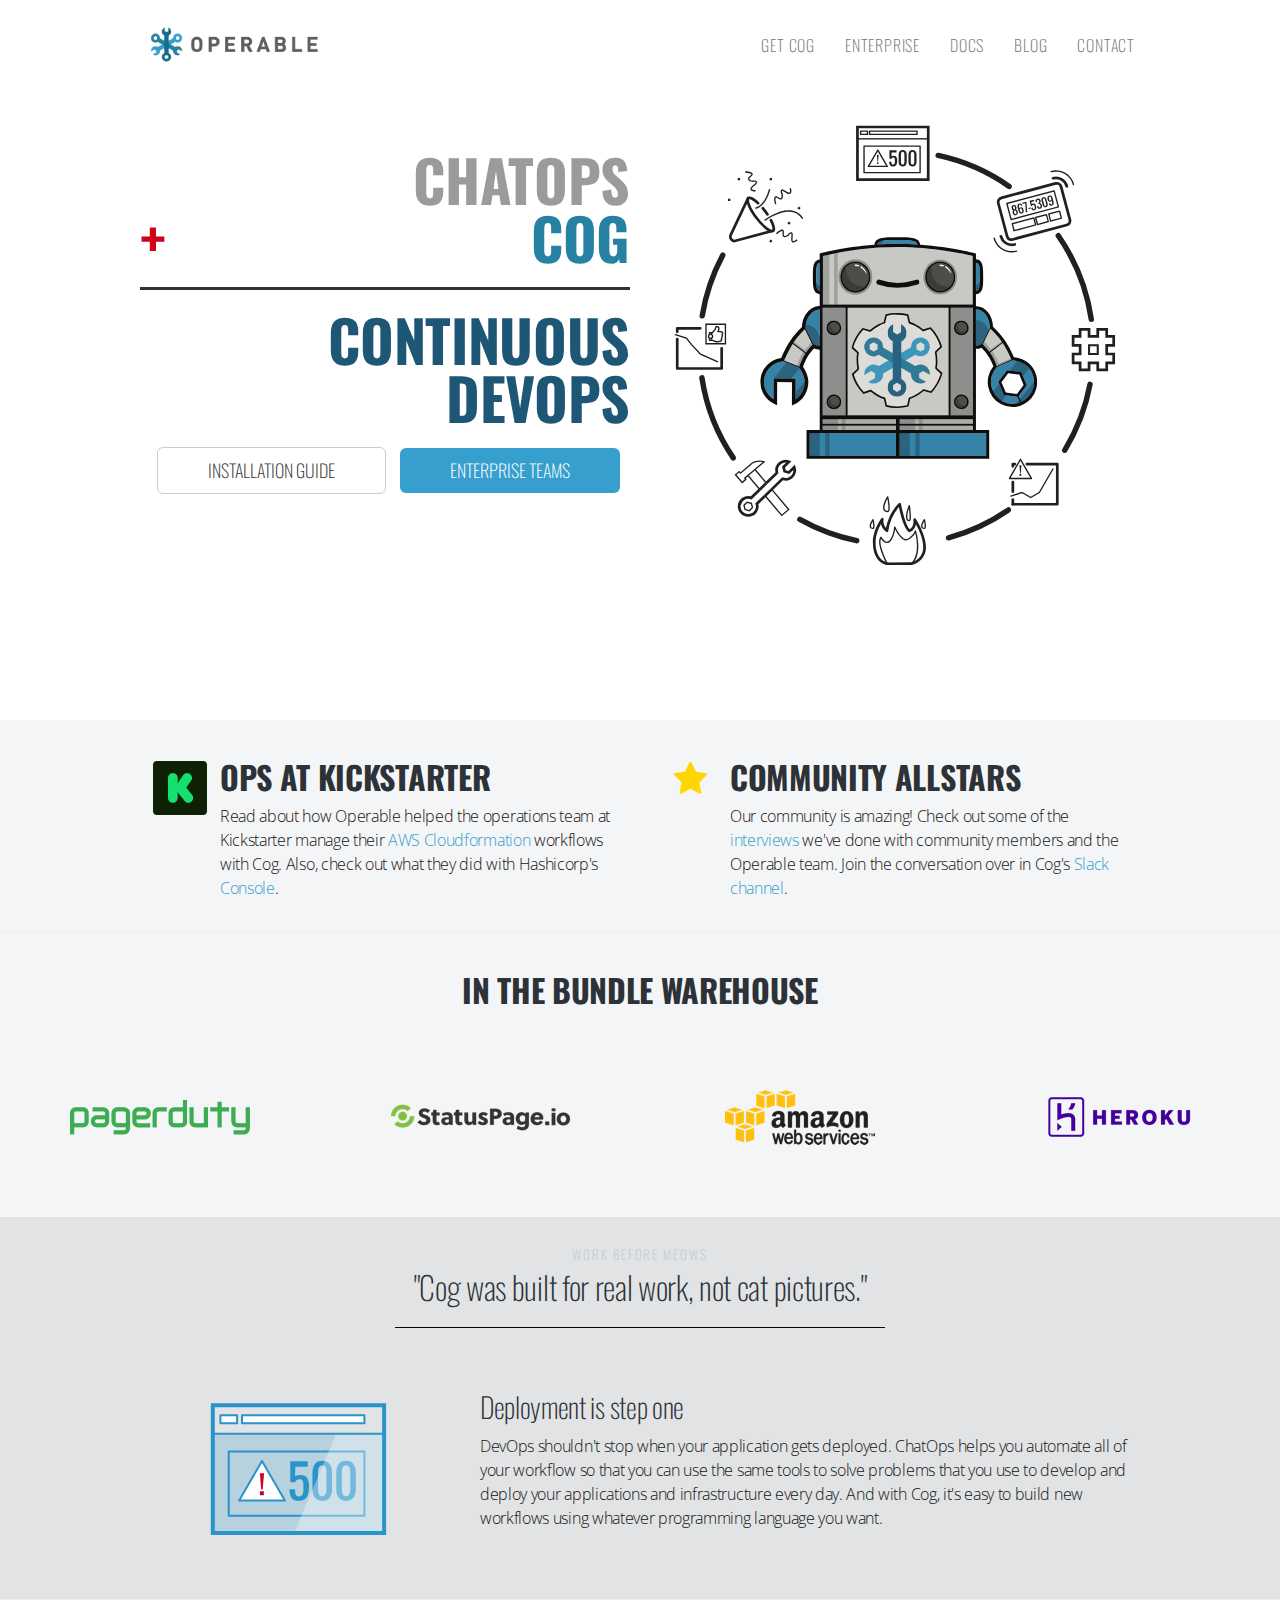
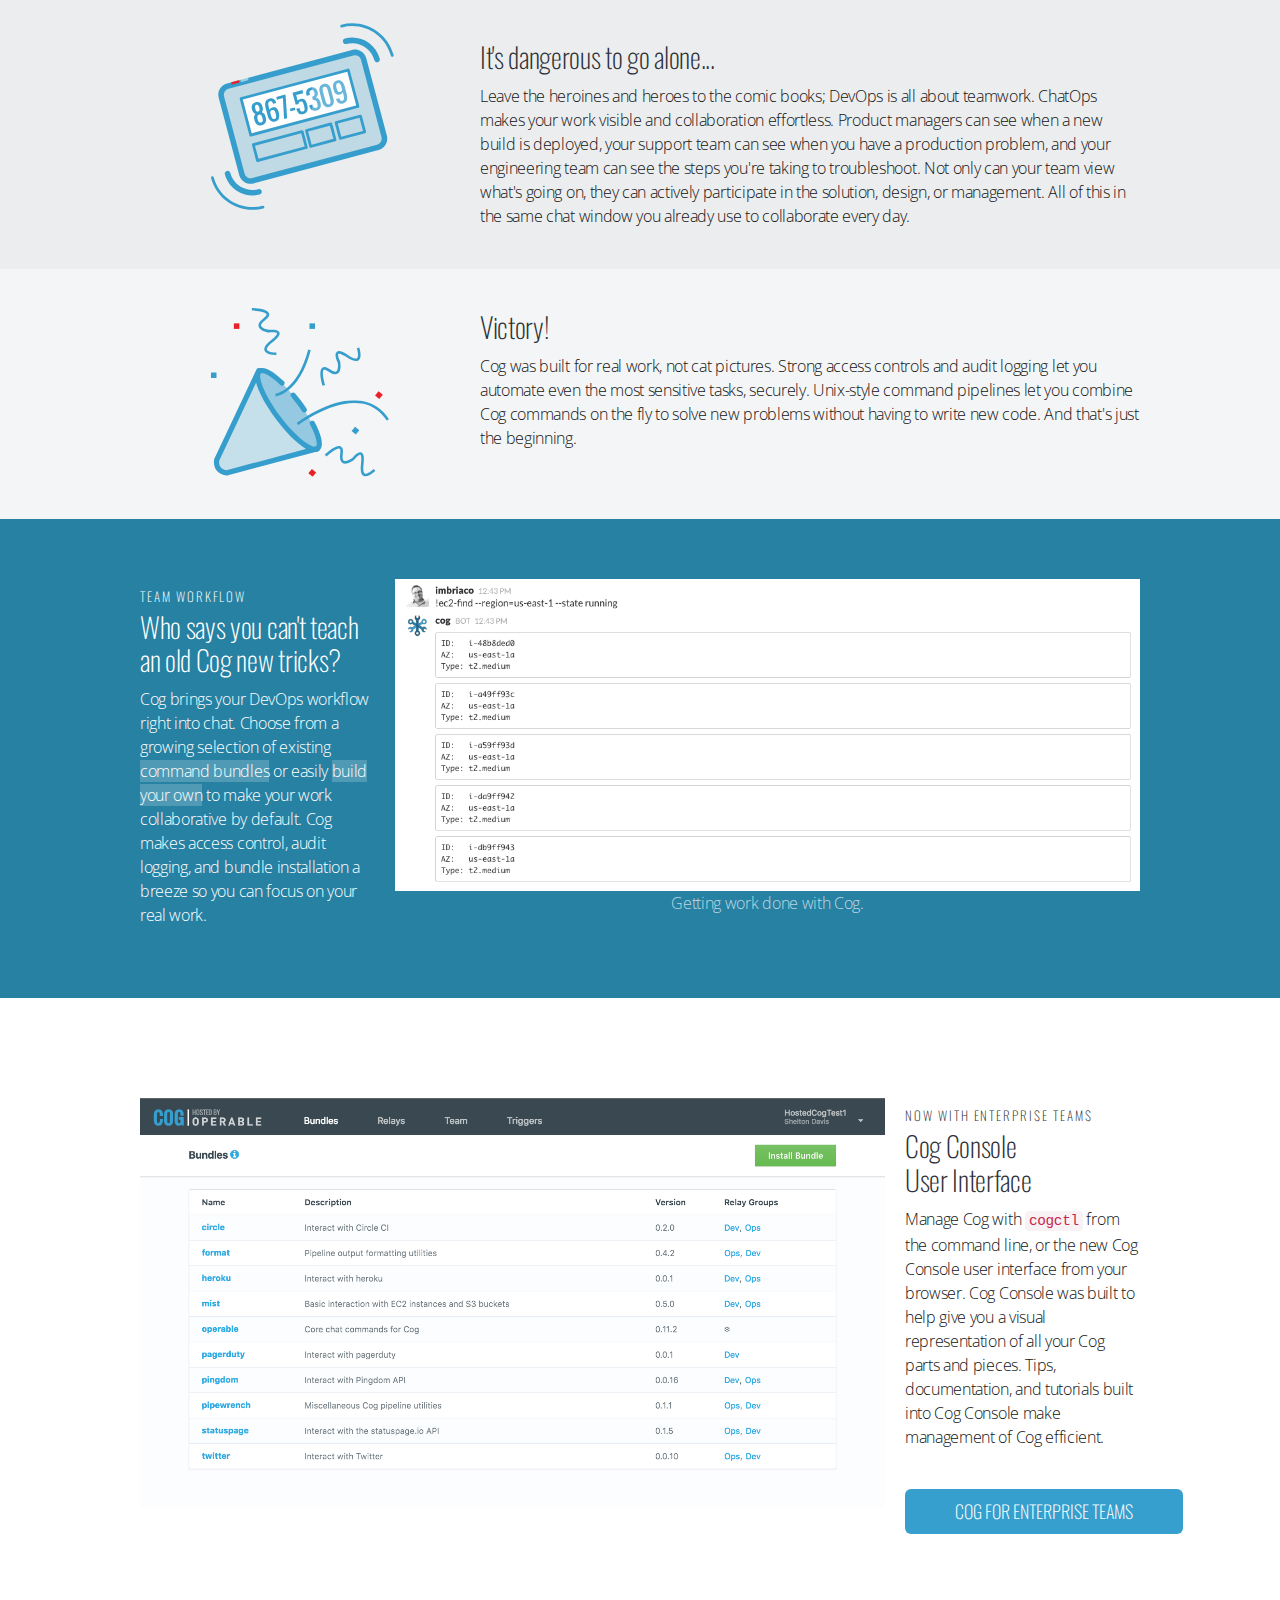
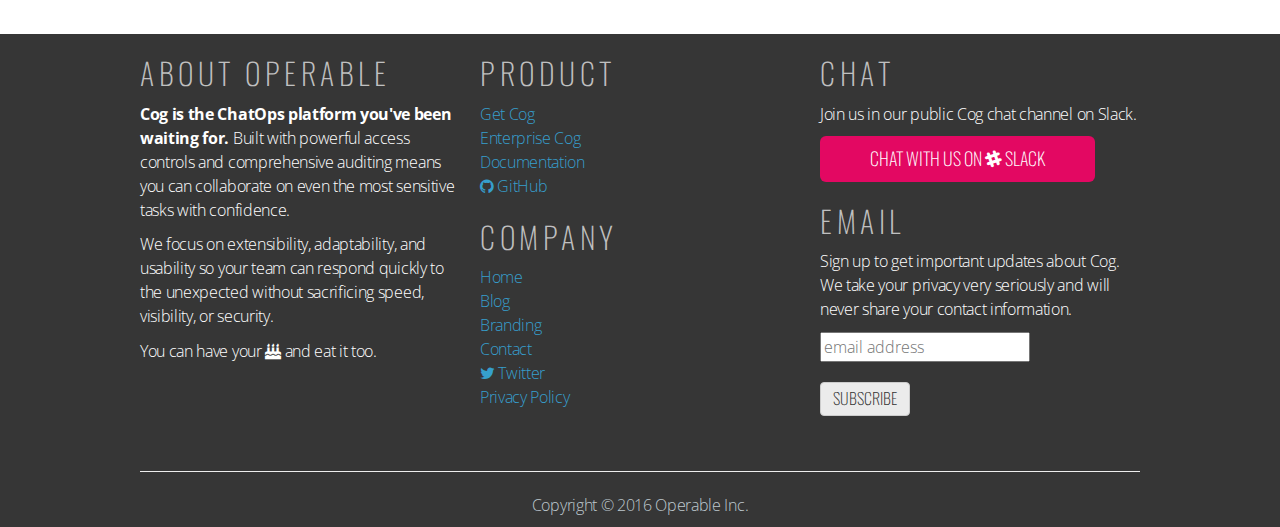
==== index.html @ e85af3e8 "Copy reduction + block reduction" ====
<!DOCTYPE html>
<html lang="en">
<head>
  <meta charset="utf-8">
  <meta http-equiv="X-UA-Compatible" content="IE=edge">
  <meta name="viewport" content="width=device-width, initial-scale=1">
  <meta name="description" content="Operable, makers of Cog, the ChatOps platform you've been looking for.">
  <meta name="abstract" content="Operable, makers of Cog, the ChatOps platform you've been looking for.">
  <meta name="keywords" content="Operable, devops, chatops, chatbot, slackbot, Cog">
  <meta name="author" content="Operable, Inc.">
  <link rel="apple-touch-icon" sizes="180x180" href="/apple-touch-icon.png">
  <link rel="icon" type="image/png" href="/favicon-32x32.png" sizes="32x32">
  <link rel="icon" type="image/png" href="/favicon-16x16.png" sizes="16x16">
  <link rel="manifest" href="/manifest.json">
  <link rel="mask-icon" href="/safari-pinned-tab.svg" color="#5bbad5">
  <meta name="theme-color" content="#ffffff">
  <title>
    Cog + ChatOps = Continuous DevOps
  </title>

  <!-- CSS
  –––––––––––––––––––––––––––––––––––––––––––––––––– -->
  <link href='https://fonts.googleapis.com/css?family=Open+Sans:400,700,800' rel='stylesheet' type='text/css'>
  <link href='https://fonts.googleapis.com/css?family=Oswald:400,700,300' rel='stylesheet' type='text/css'>
  <link rel="stylesheet" href="https://maxcdn.bootstrapcdn.com/font-awesome/4.5.0/css/font-awesome.min.css">
  <link href="assets/css/toolkit-startup.css" rel="stylesheet">
  <link href="assets/css/application-startup.css" rel="stylesheet">
  <link href="assets/css/application-minimal.css" rel="stylesheet">
  <link href="assets/css/operable.css" rel="stylesheet">

  <!-- Mailchimp -->
  <link href="//cdn-images.mailchimp.com/embedcode/slim-10_7.css" rel="stylesheet" type="text/css">
  <!-- Google Analytics
  –––––––––––––––––––––––––––––––––––––––––––––––––– -->
  <script>
  (function(i,s,o,g,r,a,m){i['GoogleAnalyticsObject']=r;i[r]=i[r]||function(){
    (i[r].q=i[r].q||[]).push(arguments)},i[r].l=1*new Date();a=s.createElement(o),
    m=s.getElementsByTagName(o)[0];a.async=1;a.src=g;m.parentNode.insertBefore(a,m)
  })(window,document,'script','//www.google-analytics.com/analytics.js','ga');

  ga('create', 'UA-73327436-1', 'auto');
  ga('send', 'pageview');
  </script>

  <!-- Google Tag Manager -->
  <script>(function(w,d,s,l,i){w[l]=w[l]||[];w[l].push({'gtm.start':
  new Date().getTime(),event:'gtm.js'});var f=d.getElementsByTagName(s)[0],
  j=d.createElement(s),dl=l!='dataLayer'?'&l='+l:'';j.async=true;j.src=
  'https://www.googletagmanager.com/gtm.js?id='+i+dl;f.parentNode.insertBefore(j,f);
})(window,document,'script','dataLayer','GTM-PW4NG2');</script>
<!-- End Google Tag Manager -->

<script>
/**
* Google Event Tracking : https://support.google.com/analytics/answer/1136920?hl=en
*/
var trackOutboundLink = function(url) {
  ga('send', 'event', 'outbound', 'click', url, {
    'transport': 'beacon',
    'hitCallback': function(){document.location = url;}
  });
}
</script>

<style>
/* note: this is a hack for ios iframe for bootstrap themes shopify page */
/* this chunk of css is not part of the toolkit :) */
/* …curses ios, etc… */
@media (max-width: 768px) and (-webkit-min-device-pixel-ratio: 2) {
  body {
    width: 1px;
    min-width: 100%;
    *width: 100%;
  }
  #stage {
    height: 1px;
    overflow: auto;
    min-height: 100vh;
    -webkit-overflow-scrolling: touch;
  }
}
</style>
</head>
<body>
  <!-- Google Tag Manager (noscript) -->
  <noscript><iframe src="https://www.googletagmanager.com/ns.html?id=GTM-PW4NG2"
    height="0" width="0" style="display:none;visibility:hidden"></iframe></noscript>
    <!-- End Google Tag Manager (noscript) -->

    <!--NAVIGATION START-->
    <!--NAVIGATION MOBILE START-->
    <div class="stage-shelf stage-shelf-right hidden" id="sidebar">
      <ul class="nav nav-bordered nav-stacked">
        <li class="nav-header">Operable</li>
        <li>
          <a href="index.html">Home</a>
        </li>
        <li>
          <a href="cog.html" class="active">Get Cog</a>
        </li>
        <li>
          <a href="enterprise.html">Enterprise</a>
        </li>
        <li>
          <a href="http://cog-book.operable.io">Docs</a>
        </li>
        <li>
          <a href="http://blog.operable.io">Blog</a>
        </li>
        <li>
          <a href="http://www.github.com/operable">GitHub</button></a>
        </li>
        <li>
          <a href="branding.html">Branding</a>
        </li>
        <li class="nav-divider"></li>
        <li class="nav-header">Communication</li>
        <li>
          <a href="http://slack.operable.io/">Slack</a>
        </li>
        <li>
          <a href="http://twitter.com/operableinc">Twitter</a>
        </li>
        <li>
          <a href="mailto:info@operable.io">Contact</a>
        </li>
        <li>
          <a href="http://eepurl.com/b6TBMj">Newsletter Sign Up</a>
        </li>
      </ul>
    </div>
    <!--NAVIGATION MOBILE END-->

    <!--NAVIGATION WEB HEAD START-->
    <div class="stage" id="stage">

      <div class="block app-header">


        <nav class="navbar-default navbar-fixed-top navbar-padded app-navbar p-t-md">
          <div class="container">
            <div class="navbar-header">
              <button type="button" class="navbar-toggle collapsed p-x-0"
              data-target="#stage" data-toggle="stage" data-distance="-250">
              <span class="sr-only">Toggle navigation</span>
              <span class="icon-bar"></span>
              <span class="icon-bar"></span>
              <span class="icon-bar"></span>
            </button>
            <a class="navbar-brand" href="index.html">
              <img class="tall" src="assets/img/logobb.png">
            </a>
          </div>
          <div class="navbar-collapse collapse text-uppercase">
            <ul class="nav navbar-nav navbar-right">
              <li>
                <a href="cog.html" class="active">Get Cog</a>
              </li>
              <li>
                <a href="enterprise.html">Enterprise</a>
              </li>
              <li>
                <a href="http://cog-book.operable.io">Docs</a>
              </li>
              <li>
                <a href="http://blog.operable.io">Blog</a>
              </li>
              <li>
                <a href="mailto:info@operable.io">Contact</a>
              </li>
            </ul>
          </div><!--/.nav-collapse -->
        </div>
      </nav>
      <!--NAVIGATION WEB HEAD END-->
      <!--NAVIGATION END-->
      <!--CONTENT START-->
      <!-- COG INTRODUCTION -->
      <div class="block-secondary">
        <div class="container">
          <div class="row">
            <div class="col-lg-6 m-t-md">
              <h1 class="introcopy"><span id="herogray">ChatOps</span><br><span id="herored">+</span>Cog<hr class="equation"><span id="herodarkblue">Continuous<br> Devops<span></h1>
                <div class="text-right"><a href="https://cog-book.operable.io/sections/installation_guide.html" onclick="trackOutboundLink('https://cog-book.operable.io/sections/installation_guide.html'); return false;"><button class="btn btn-default btn-lg">Installation Guide</button></a>
                  <a href="enterprise.html"><button class="btn btn-primary btn-lg">Enterprise Teams</button></a>
                </div>
              </div>
              <div class="col-sm-6 text-xs-center text-sm-left">
                <img src="assets/img/monitoring500.svg" class="wide p-b-md";>
              </div>
            </div>
          </div>
        </div>

      </div>
      <!-- COG INTRODUCTION -->


<!-- FEATURED NEWS -->
<div class="block-secondary gray p-t-md">
  <div class="container">
    <div class="row">
      <div class="col-sm-6">
        <ul class="featured-list">
          <li class="m-b-sm">
            <div class="featured-list-icon text-primary">
              <img class="fifty" src="assets/img/kickstarter_square.png" alt="Kickstarter!" title="Kickstarter is awesome BTW.">
            </div>
            <h2 class="love">Ops at Kickstarter</h2>
            <p class="featured-list-icon-text">
              Read about how Operable helped the operations team at Kickstarter manage their <a href="http://bit.ly/Blog_Kickstarter-Cog" onclick="trackOutboundLink('http://bit.ly/Blog_Kickstarter-Cog'); return false;" class="">AWS Cloudformation</a> workflows with Cog.
              Also, check out what they did with Hashicorp's <a href="http://bit.ly/2hvMiT1" onclick="trackOutboundLink('http://bit.ly/2hvMiT1'); return false;" class="">Console</a>.
            </p>
          </li>
        </ul>
          </div>
          <div class="col-sm-6">
            <ul class="featured-list">
              <li class="m-b-sm">
                <div class="featured-list-icon text-primary">
                  <font color="gold"><i class="fa fa-star" aria-hidden="true"></i></font>
                </div>
                <h2 class="love">Community Allstars</h2>
                <p class="featured-list-icon-text">
                  Our community is amazing! Check out some of the <a href="http://bit.ly/2kxMpCu" class="">interviews</a> we've done with community members and the Operable team. Join the conversation over in Cog's<a href="slack.operable.io" class=""> Slack channel</a>.
                </p>
              </li>
            </ul>
          </div>
        </div>
      </div>
        <hr>
        <div class="row">
          <div class="col-sm-12">
                <h2 class="love text-center">In the Bundle Warehouse</h2>
                <div class="col-sm-3">
                  <a href="https://bundles.operable.io/bundles/pagerduty/latest" target="_blank"><img class="displayed fade2" src="assets/img/pagerduty.png" alt="PagerDuty Bundle" title="PagerDuty Bundle"></a>
                </div>
                <div class="col-sm-3">
                  <a href="https://bundles.operable.io/bundles/statuspage/latest" target="_blank"><img class="displayed fade2" src="assets/img/statuspage.png" alt="StatusPage Bundle" title="StatusPage Bundle"></a>
                </div>
                <div class="col-sm-3">
                  <a href="https://bundles.operable.io/bundles/ec2/latest" target="_blank"><img class="displayed fade2" src="assets/img/aws.png" alt="Amazon ec2 Bundle" title="Amazon ec2 Bundle"></a>
                </div>
                <div class="col-sm-3">
                  <a href="https://bundles.operable.io/bundles/heroku/latest" target="_blank"><img class="displayed fade2" src="assets/img/heroku.png" alt="Heroku Bundle" title="Heroku Bundle"></a>
                </div>
              </div>
            </div>
        </div>
        <!-- FEATURED NEWS -->
        <!--STORIES-->
        <div class="block-secondary p-t-md gray3">
          <div class="container">
            <div class="row">
              <div class="col-xs-10 col-xs-offset-1 col-sm-8 col-sm-offset-2 col-lg-6 col-lg-offset-3 text-center">
                <h6 class="text-muted text-uppercase">Work before meows</h6>
                <h2  class="m-t-0 m-b">"Cog was built for real work, not <span title="CAN HAZ ENTERPRISE-GRADE CHATBOT?">cat<span> pictures."</h2>
                  <hr class="alert-dark">
                </div>
              </div>
              <div class="row p-t-md p-b-md text-center">
                <div class="col-sm-4"><img src="assets/img/icons/server_error.svg" alt="Website server error icon" title="Everything is fine..."></div>
                <div class="col-lg-8 text-left"><h3>Deployment is step one</h3>
                  <p>DevOps shouldn't stop when your application gets deployed. ChatOps helps you automate all of your workflow so that you can use the same tools to solve problems that you use to develop and deploy your applications and infrastructure every day. And with Cog, it's easy to build new workflows using whatever programming language you want.</p>
                </div>
              </div>
            </div>
          </div>
          <div class="block-secondary gray2">
            <div class="container text-center">
              <div class="row p-t-md p-b-md">
                <div class="col-sm-4"><img src="assets/img/icons/pager.svg" atl="Pager icon" title="Coggy, Coggy, who can I turn to?"></div>
                <div class="col-lg-8 text-left"><h3>It's dangerous to go alone...</h3>
                  <p>Leave the heroines and heroes to the comic books; DevOps is all about teamwork. ChatOps makes your work visible and collaboration effortless. Product managers can see when a new build is deployed, your support team can see when you have a production problem, and your engineering team can see the steps you're taking to troubleshoot. Not only can your team view what's going on, they can actively participate in the solution, design, or management. All of this in the same chat window you already use to collaborate every day.</p>
                </div>
              </div>
            </div>
          </div>
          <div class="block-secondary gray">
            <div class="container text-center">
              <div class="row p-t-md p-b-md">
                <div class="col-sm-4"><img src="assets/img/icons/celebrate.svg" alt="Celebration icon" title="Celebrate good times, come on!"></div>
                <div class="col-lg-8 text-left"><h3>Victory!</h3>
                  <p>Cog was built for real work, not cat pictures. Strong access controls and audit logging let you automate even the most sensitive tasks, securely. Unix-style command pipelines let you combine Cog commands on the fly to solve new problems without having to write new code. And that's just the beginning.</p>
                </div>
              </div>
            </div>
          </div>
          <!--STORIES-->
          <!--TEAM COLLABORATION-->
          <div class="block-secondary p-t-lg p-b-lg block-inverse">
            <div class="container">
              <div class="row">
                <div class="col-sm-3">
                  <h6 class="text-uppercase">Team Workflow</h6>
                  <h3 class="m-t-0">Who says you can't teach an old Cog new tricks?</h3>
                  <p>Cog brings your DevOps workflow right into chat. Choose from a growing selection of existing <a href="https://bundles.operable.io/" onclick="trackOutboundLink('https://bundles.operable.io/'); return false;" class="inverse">command bundles</a> or easily <a href="https://cog-book.operable.io/#_writing_a_command_bundle" onclick="trackOutboundLink('https://cog-book.operable.io/#_writing_a_command_bundle'); return false;" class="inverse">build your own</a> to make your work collaborative by default. Cog makes access control, audit logging, and bundle installation a breeze so you can focus on your real work.</p>
                </div>
                <div class="col-sm-9">
                  <img class="wide" src="assets/img/cog1.gif">
                  <p class="text-center text-muted">Getting work done with Cog.</p>
                </div>
              </div>
            </div>
          </div>
          <!--TEAM COLLABORATION-->
          <!--MANAGEMENT UI-->
          <div class="block">
            <div class="container">
              <div class="row">
                <div class="col-sm-9">
                  <img class="wide m-t-0" src="assets/img/cogconsole.png">
                </div>
                <div class="col-sm-3">
                  <h6 class="text-uppercase">Now with Enterprise Teams</h6>
                  <h3 class="m-t-0">Cog Console<br>User Interface</h3>
                  <p class="m-b-md">Manage Cog with <code>cogctl</code> from the command line, or the new Cog Console user interface from your browser. Cog Console was built to help give you a visual representation of all your Cog parts and pieces. Tips, documentation, and tutorials built into Cog Console make management of Cog efficient. </p>
                  <a href="enterprise.html"><button class="btn btn-primary btn-lg text-uppercase">Cog for Enterprise Teams</button></a>
                </div>
              </div>
            </div>
          </div>
          <!--MANAGEMENT UI-->
          <!-- CONTENT END -->
          <!-- FOOTER -->
          <div class="block-secondary block-footer">
            <div class="container">
              <div class="row">
                <div class="col-sm-4 m-b-md">
                  <h3 class="text-uppercase footer">About Operable</h3>
                  <p><strong>Cog is the ChatOps platform you've been waiting for.</strong> Built with powerful access controls and comprehensive auditing means you can collaborate on even the most sensitive tasks with confidence.</p>
                  <p>We focus on extensibility, adaptability, and usability so your team can respond quickly to the unexpected without sacrificing speed, visibility, or security.<p>
                    <p>You can have your <i class="fa fa-birthday-cake" aria-hidden="true" title="Mmmm...cake"></i> and eat it too.</p>
                  </div>
                  <div class="col-sm-4 m-b-md">
                    <h3 class="text-uppercase footer">Product</h3>
                    <ul class="list-unstyled">
                      <li><a href="cog.html">Get Cog</a></li>
                      <li><a href="enterprise.html">Enterprise Cog</a></li>
                      <li><a href="http://cog-book.operable.io">Documentation</a></li>
                      <li><a href="http://www.github.com/operable"><i class="fa fa-github" aria-hidden="true"></i> GitHub</a></li>
                    </ul>
                    <h3 class="text-uppercase footer">Company</h3>
                    <ul class="list-unstyled">
                      <li><a href="index.html">Home</a></li>
                      <li><a href="http://blog.operable.io">Blog</a></li>
                      <li><a href="branding.html">Branding</a></li>
                      <li><a href="mailto:info@operable.io">Contact</a></li>
                      <li><a href="http://twitter.com/operableinc"><i class="fa fa-twitter" aria-hidden="true"></i> Twitter</a></li>
                      <li><a href="https://www.iubenda.com/privacy-policy/7789404">Privacy Policy</a></li>
                      <ul>
                      </div>
                      <div class="col-sm-4 m-b-md">
                        <h3 class="text-uppercase footer">Chat</h3>
                        <p>Join us in our public Cog chat channel on Slack.
                        </p>
                        <a href="http://slack.operable.io/"><button class="btn btn-slack btn-lg btn-borderless text-uppercase">Chat with us on <i class="fa fa-slack" aria-hidden="true"></i> Slack</button></a>
                        <h3 class="text-uppercase footer">Email</h3>
                        <p>Sign up to get important updates about Cog. We take your privacy very seriously and will never share your contact information.
                        </p>
                        <div id="mc_embed_signup">
                          <form action="//operable.us10.list-manage.com/subscribe/post?u=476dad5ee4509929cf7b6f956&amp;id=ccc5ff6410" method="post" id="mc-embedded-subscribe-form" name="mc-embedded-subscribe-form" class="validate" target="_blank" novalidate>
                            <div id="mc_embed_signup_scroll">
                              <p><input type="email" value="" name="EMAIL" class="email" id="mce-EMAIL" placeholder="email address" required></p>
                              <!-- real people should not fill this in and expect good things - do not remove this or risk form bot signups-->
                              <div style="position: absolute; left: -5000px;" aria-hidden="true"><input type="text" name="b_476dad5ee4509929cf7b6f956_ccc5ff6410" tabindex="-1" value=""></div>
                              <div class="clear"><input type="submit" value="Subscribe" class="btn btn-default" name="subscribe" id="mc-embedded-subscribe" class="button"></div>
                            </div>
                          </form>
                        </div>
                      </div>
                    </div>
                    <hr>
                    <p class="text-muted text-xs-center">Copyright &#169 2016 Operable Inc.</p>
                  </div>
                </div>
                <!-- FOOTER END-->
              </div>
              <script src="assets/js/jquery.min.js"></script>
              <script src="assets/js/toolkit.js"></script>
              <script src="assets/js/application.js"></script>
              <script type="application/ld+json">
              {
                "@context": "http://schema.org",
                "@type": "Organization",
                "name": "Operable, Inc.",
                "url": "https://www.operable.io",
                "logo": "https://operable.io/assets/img/logobb.png",
                "sameAs": [
                  "https://github.com/operableinc",
                  "https://twitter.com/operable",
                ]
              }
              </script>
            </body>
            </html>
---- assets/css/application-startup.css ----
/* navbar */
.app-navbar {
  font-weight: 500;
  letter-spacing: .05em;
  position: absolute;
}


/* header block */
.app-graph {
  width: 150%;
  position: absolute;
  right: 0;
  bottom: -40px;
}
@media (min-width: 768px) {
  .app-graph {
    width: 100%;
    bottom: 0;
  }
}


/* iphone block */
.app-iphone-block {
  padding-bottom: 60px;
}
@media (min-width: 768px) {
  .app-iphone-block {
    padding-bottom: 0;
  }
}


/* code block */
.app-code-block {
  background-color: #262F36;
  overflow: hidden;
}
.app-code {
  color: #6EA4CF;
  border: #495158 1px solid;
  background: transparent;
  font-size: 12px;
  padding: 20px;
  line-height: 1.55;
  margin-bottom: 30px;
}
.app-code span {
  color: #8496A5;
}
@media (min-width: 768px) {
  .app-code {
    width: 600px;
    margin-bottom: 0;
  }
}
@media (min-width: 992px) {
  .app-code {
    padding: 50px;
    font-size: 15px;
  }
}


/* pull quote block */
.app-high-praise img {
  width: 100%;
}


/* brand ribbon block */
.app-ribbon {
  background: #2595FF;
}
.app-ribbon .container {
  padding-left: 0;
  padding-right: 0;
  margin-bottom: -30px;
}
.app-ribbon img {
  margin: 0 10px 30px;
}


/* marketing grid block */
.app-block-marketing-grid .container {
  margin-bottom: -60px;
}
.app-marketing-grid .m-b {
  margin-bottom: 10px !important;
}
@media (max-width: 768px) {
  .app-marketing-grid .m-b-lg {
    margin-bottom: 40px !important;
  }
}


/* price plan block */
.app-price-plans {
  background-color: #F4F5F6;
}
.app-price-plans .container {
  margin-bottom: -60px;
}


/* footer block */
.app-footer {
  background-color: #262F36;
}
.app-footer a {
  color: #fff;
}


/* general block overrrides */
@media (max-width: 768px) {
  .block .lead {
    line-height: 1.3;
  }
  .block h3 {
    line-height: 1.15;
  }
}


/* general inverse overrides */
.block-inverse .text-muted {
  color: rgba(255, 255, 255, .7);
}
.block-inverse .block-bg-img {
  background-color: transparent;
}


/* general btn overrides */
.btn-lg {
  font-size: 18px;
}
.block-secondary .btn-lg {
  width: 100%;
}
.btn-lg:not(.btn-block) {
  padding: 12px 50px;
}
@media (min-width: 768px) {
  .btn-lg:not(.btn-block) {
    width: auto;
  }
}


/* ie10+ */
@media (min-width: 768px) {
  .app-align-center {
    display: flex;
    align-items: center;
  }
}
---- assets/css/application-minimal.css ----
/*
 * Minimal Application level overrides
 * (things that dont make sense in a toolkit :)
 * copyright @colossal 2015
 */

.block {
 overflow: hidden;
}


/* navbar */
.app-navbar {
  font-size: 13px;
  letter-spacing: .15em;
}
.app-navbar .navbar-brand {
  font-size: 13px;
}


/* intro block */
.app-block-intro {
  padding-top: 20px;
}
.app-block-intro img {
  width: 80%;
  margin-bottom: -45%;
}

/* block img */
.app-block-game img,
.app-block-stats img {
  width: 100%;
}
@media (max-width: 480px) {
  .app-block-game-img {
    transform: scale(1.5) !important;
  }
}

/* stats hr */
.app-block-stats hr {
  width: calc(80% + 60px);
}

/* design block */
.app-block-design > .container > .row {
  z-index: 2;
}

.app-block-design-img {
  margin-top: -60px;
  margin-left: -450px;
  float: left;
  width: 100%;
}

@media (min-width: 768px) {
  .app-block-design-img {
    margin-top: -220px;
    margin-left: 0;
  }
}

/* footer block */
.app-block-footer {
  background-color: rgb(27, 28, 29);
  color: #444;
  color: rgba(116, 119, 123, .5);
}


/* transforms */
.app-translate-15 {
  -webkit-transform: translateY(15px);
      -ms-transform: translateY(15px);
          transform: translateY(15px);
}
.app-translate-50 {
  -webkit-transform: translateY(50px);
      -ms-transform: translateY(50px);
          transform: translateY(50px);
}
.app-translate-5 {
  -webkit-transform: translateY(5%);
      -ms-transform: translateY(5%);
          transform: translateY(5%);
}
.app-translate-10 {
  -webkit-transform: translateY(10%);
      -ms-transform: translateY(10%);
          transform: translateY(10%);
}


/* brand */

@media (max-width: 400px) {
  .app-myphone-brand {
    font-size: 46px !important;
  }
}
@media (max-width: 350px) {
  .app-myphone-brand {
    font-size: 42px !important;
  }
}
---- assets/css/operable.css ----
body {
  font-family:'Open Sans', "Helvetica Neue", Helvetica, Arial, sans-serif;
  font-size: 16px;
  line-height: 1.5em;
  color:rgb(20, 20, 20);
}

/* FONTS */

a {
    color: #369FCD;
    text-decoration: none;
  }

a:hover {
  color:rgba(54, 159, 205, .8);
  text-decoration: none;
}

a.inverse {
    color: #ffffff;
    text-decoration: none;
    background-color: rgba(255, 255, 255, 0.2);
  }

a.inverse:hover {
  text-decoration: none;
  background-color: rgba(255, 255, 255, 0.1);
}

a.launch
{
    color: #6bb6e6 !important;
}

a:hover.launch
{
    color: #81c7ec !important;
}

h1.introcopy {
  line-height: 100%;
  font-family: 'Oswald', sans-serif;
  font-weight: 700;
  font-size: 4.5vw;
  color: #2681A3;
  text-transform: uppercase;
  padding:  0;
  text-align: right;
}

#herogray {
  color: #9B9B9B;
}

#herored {
  color: #D0021B;
  float: left;
}

#herodarkblue {
  clear: both;
  color: #1E5775;
}

@media (max-width: 767px) {
  h1.introcopy {
    font-size: 14vw;
  }
  }

h1.crumb {
  text-align: left;
}

h1.followup {
  text-align: center;
}

  h2.introsub, h4.introsub{
    color: black;
  }

  h2.introsub{
    font-size: 2.5rem;
    font-family: "Oswald", "Helvetica Neue", Helvetica, Arial, sans-serif;
    line-height: 1.2;
    text-transform: none;
  }

  @media (max-width: 767px) {
    p.introsub {
      font-size: 2.5rem;
    }
    }



  h1, h2, h3, h4, h5, h6, .h1, .h2, .h3, .h4, .h5, .h6 {
      font-family: "Oswald", "Helvetica Neue", Helvetica, Arial, sans-serif;
      font-weight: 200;
      line-height: 1.2;
      color: #2d3238;
  }

  h3.footer {
    font-size: 3rem;
    color: rgba(255, 255, 255, .7);
  }

#mc-embedded-subscribe-form {
  color: #141414;
}

/* BUTTONS */

.btn-primary {
  text-transform: uppercase;
  background-color: rgb(54, 159, 205);
  border: 0 !important;
  margin-top: 1rem;
  margin-right: 1rem;
}

.btn-default{
  background-color: rgba(255, 255, 255, 0.9);
  margin-top: 1rem;
  margin-right: 1rem;
}

.btn-primary:hover {
    color: #ffffff;
    background-color: rgba(54, 159, 205, 0.8);
    border-color: #1E5775;
  }

  .btn-default:hover {
      background-color: rgba(255, 255, 255, 0.8);
      border-color: #578fac;
    }

  .btn {
    text-transform: uppercase;
    font-family: "Oswald", "Helvetica Neue", Helvetica, Arial, sans-serif;
    font-weight: 200;
    line-height: 1.2;
  }

  .btn-slack {
    color: #ffffff;
    background-color: #E30862;
    border-color: #;
  }



a.navbar-brand {
  padding: 0px 0px;
}

.app-navbar {
    font-family: 'Oswald', sans-serif;
    font-weight: 200 !important;
    letter-spacing: .05em !important;
    font-size: inherit;
}

/* IMAGES */
img-logo {
  max-width: 100px;
}

.img-responsive,
.thumbnail > img,
.thumbnail a > img,
.carousel-inner > .item > img,
.carousel-inner > .item > a > img {
  display: block;
  max-width: 40%;
  height: auto;
}

IMG.displayed {
    display: block;
    margin-left: auto;
    margin-right: auto
  }

IMG.wide {
  width: 100%;
}

IMG.full {
  max-width: 100%;
}

IMG.half {
  width: 50%;
  display: block;
  margin-left: auto;
  margin-right: auto;
}

IMG.fifty {
  width: 1.5em;
  height: 1.5em;
}

IMG.tall {
  height: 100%;
}

IMG.footerlogo {
  max-width: 100px;
}

  .p-t-md {
    padding-top: 20px !important;
}

.featured-list li {
    position: relative;
    padding-left: 80px;
}

.coc {
  padding-top: 1rem;
  padding-bottom: 1rem;
  padding-right: 1rem;
  padding-left: 0;
}

@media (min-width: 768px){}
.app-code {
    width: 100%;
    padding:2rem;
}

.app-footer a {
    color: #369FCD;
}

.app-footer a:hover {
    color: #fff;
}

.app-footer {
    padding: 25px 0;
}

.app-code-block {
  background-color: #262F36;
  overflow: hidden;
}


/* color block backgrounds */
.gray {
  background-color: #F4F5F6;
}

.gray2 {
  background-color: #ecedee;
}

.gray3 {
  background-color: #e1e3e4;
}

.gray4 {
  background-color: #ababab;
}

/* misc */
.white {
  background-color: white;
}

.app-ribbon {
  background: #369FCD;
}

::selection {
    background: rgba(223, 107, 230, 0.5);
}

/* transitions */
.panel {
    z-index:0;
    -webkit-transform: translateZ( 0 );
    transform: translateZ( 0 );
    -webkit-transition: -webkit-transform 0.6s ease-in-out;
    transition: transform 0.6s ease-in-out;
    -webkit-backface-visibility: hidden;
    backface-visibility: hidden;

}

.block-inverse {
  background-color: #2681A3;
  color: rgba(255, 255, 255, 1);
}

.block-footer {
  background-color: #363636;
  color: white;
}

.block-blue {
  background-color: #1E5775;
  color: white;
}

.image-left {
    float: left;
    margin: 0 0 10px 10px;
}

.itemclear {
  clear:left;
}

.itemlist {
  margin-top: -1em;
  margin-bottom: -1em;
}

hr.equation {
  border: 0;
  height: 3px;
  background: #333;
}

/* Table width */
table {
    width:100%;
}

td {
width:25%;
}

b,
strong {
  font-weight: 700;
}

h2.love {
line-height: 100%;
font-family: 'Oswald', sans-serif;
font-weight: 700;
font-size: 2.5vw;
text-transform: uppercase;
padding:  0;
}

@media (max-width: 767px) {
  h2.love {
    font-size: 7vw;
  }
  }

.fade2 {
     opacity: 1;
     transition: opacity .25s ease-in-out;
     -moz-transition: opacity .25s ease-in-out;
     -webkit-transition: opacity .25s ease-in-out;
     }

     .fade2:hover {
        opacity: 0.5;
        }
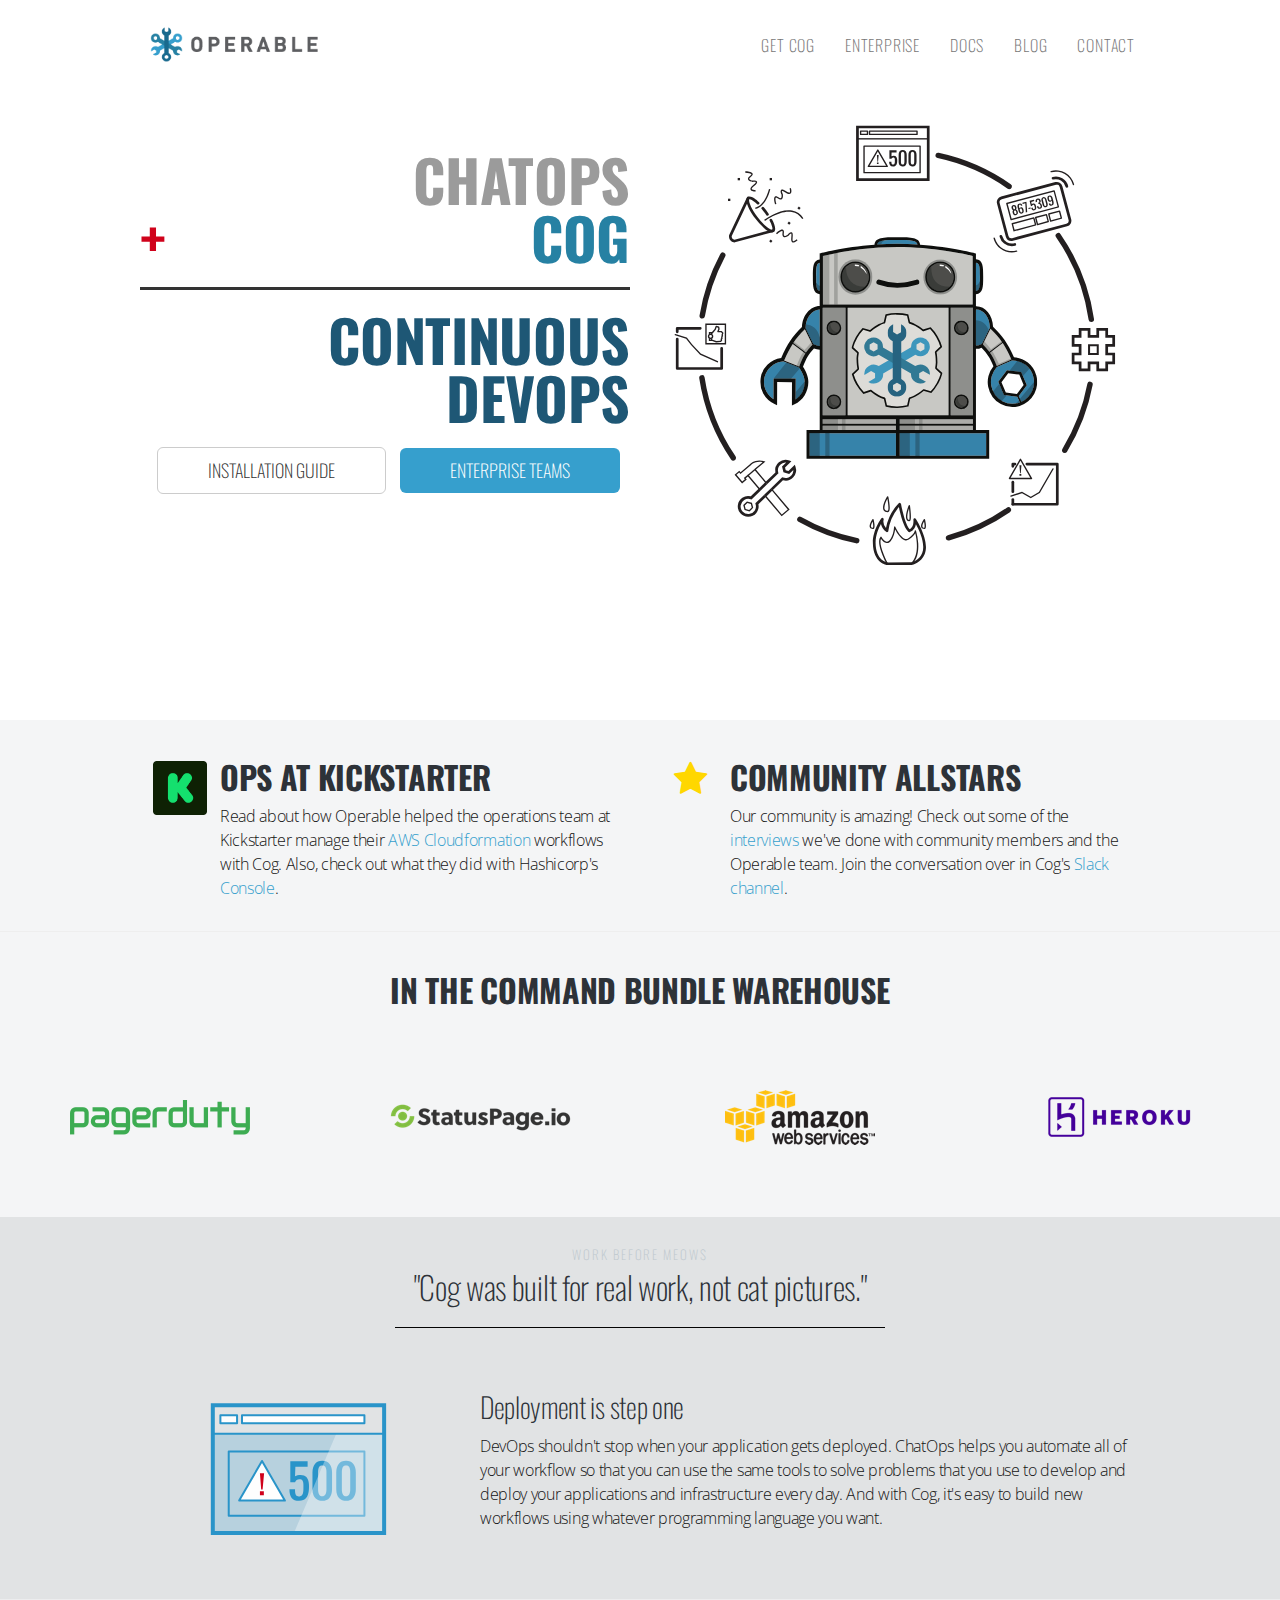
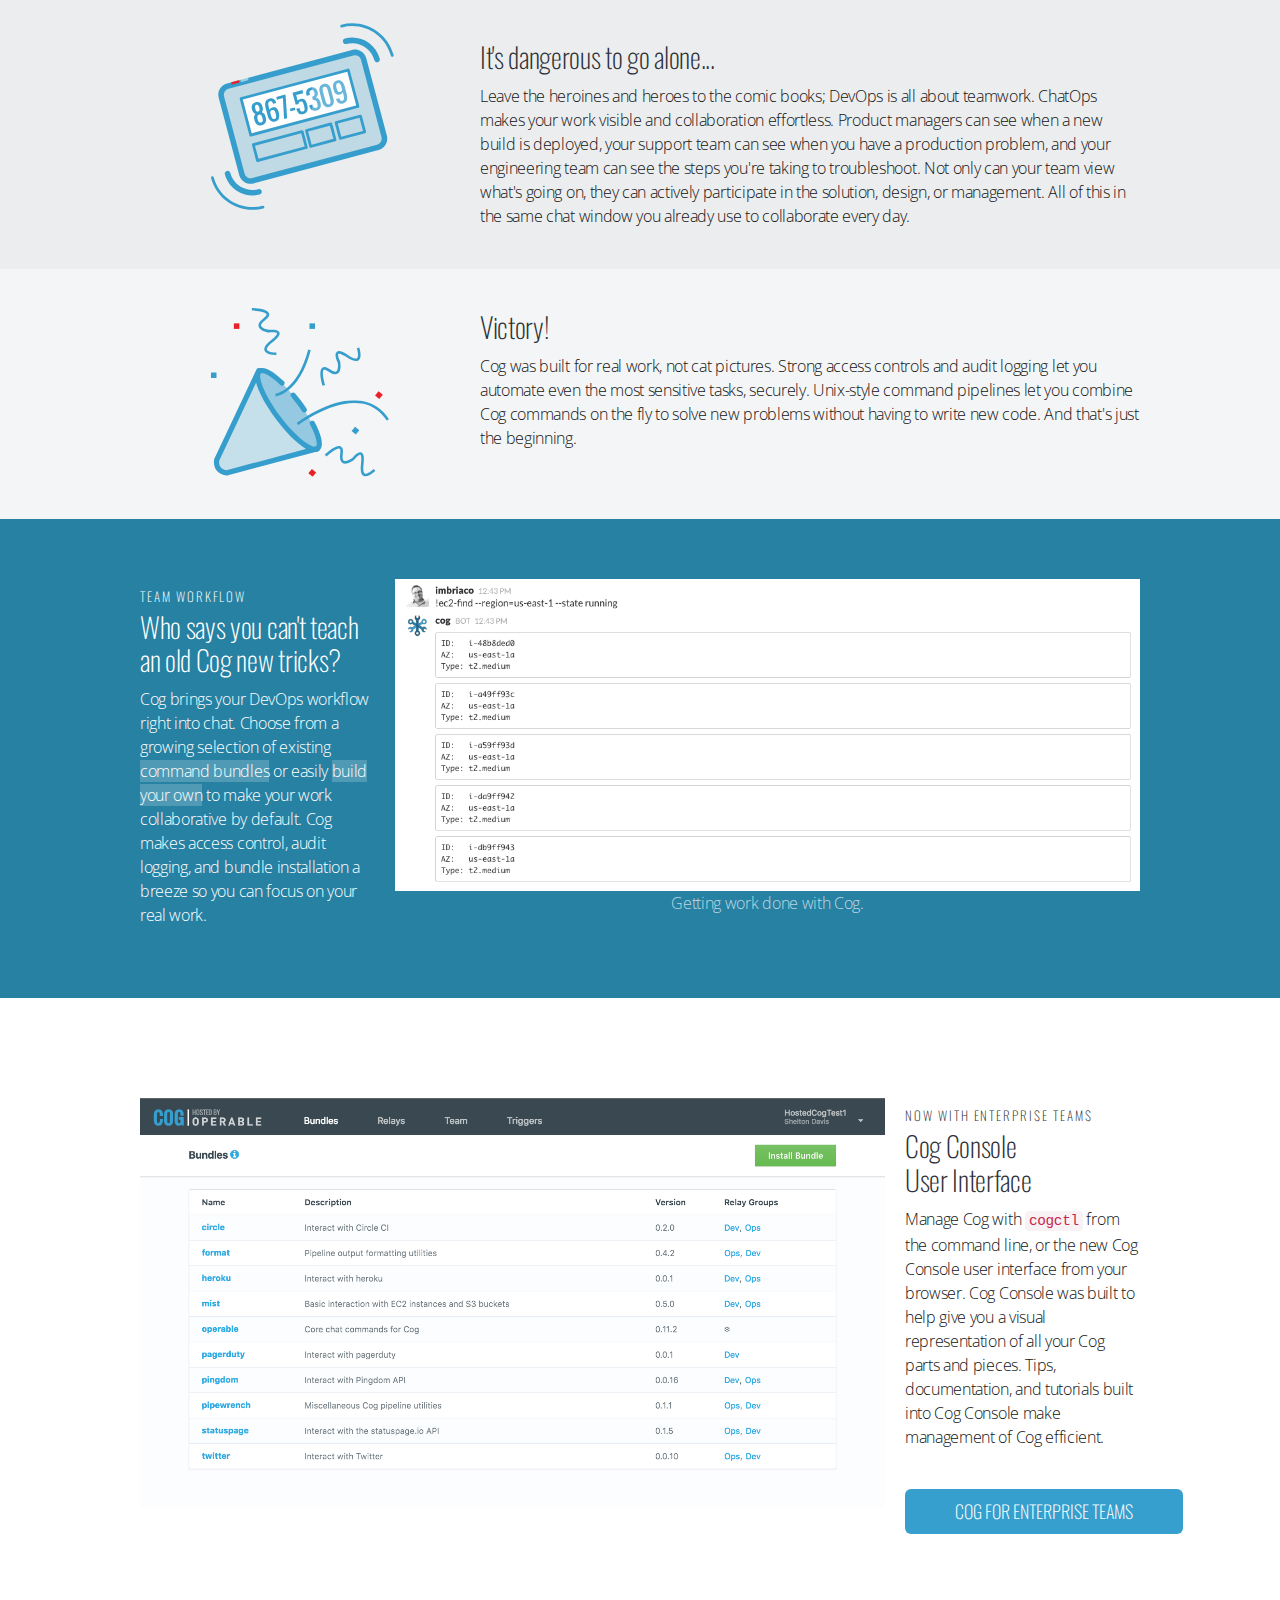
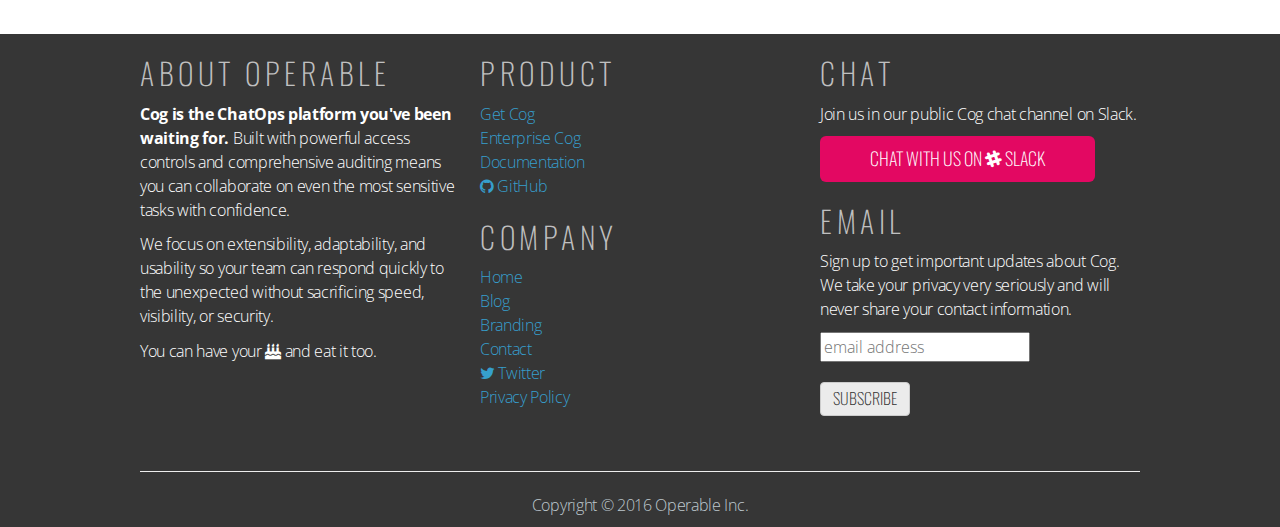
==== commit 31c96e5a: "Added Command to "Bundle Warehouse"" ====
--- a/index.html
+++ b/index.html
@@ -232,7 +232,7 @@
         <hr>
         <div class="row">
           <div class="col-sm-12">
-                <h2 class="love text-center">In the Bundle Warehouse</h2>
+                <h2 class="love text-center">In the Command Bundle Warehouse</h2>
                 <div class="col-sm-3">
                   <a href="https://bundles.operable.io/bundles/pagerduty/latest" target="_blank"><img class="displayed fade2" src="assets/img/pagerduty.png" alt="PagerDuty Bundle" title="PagerDuty Bundle"></a>
                 </div>
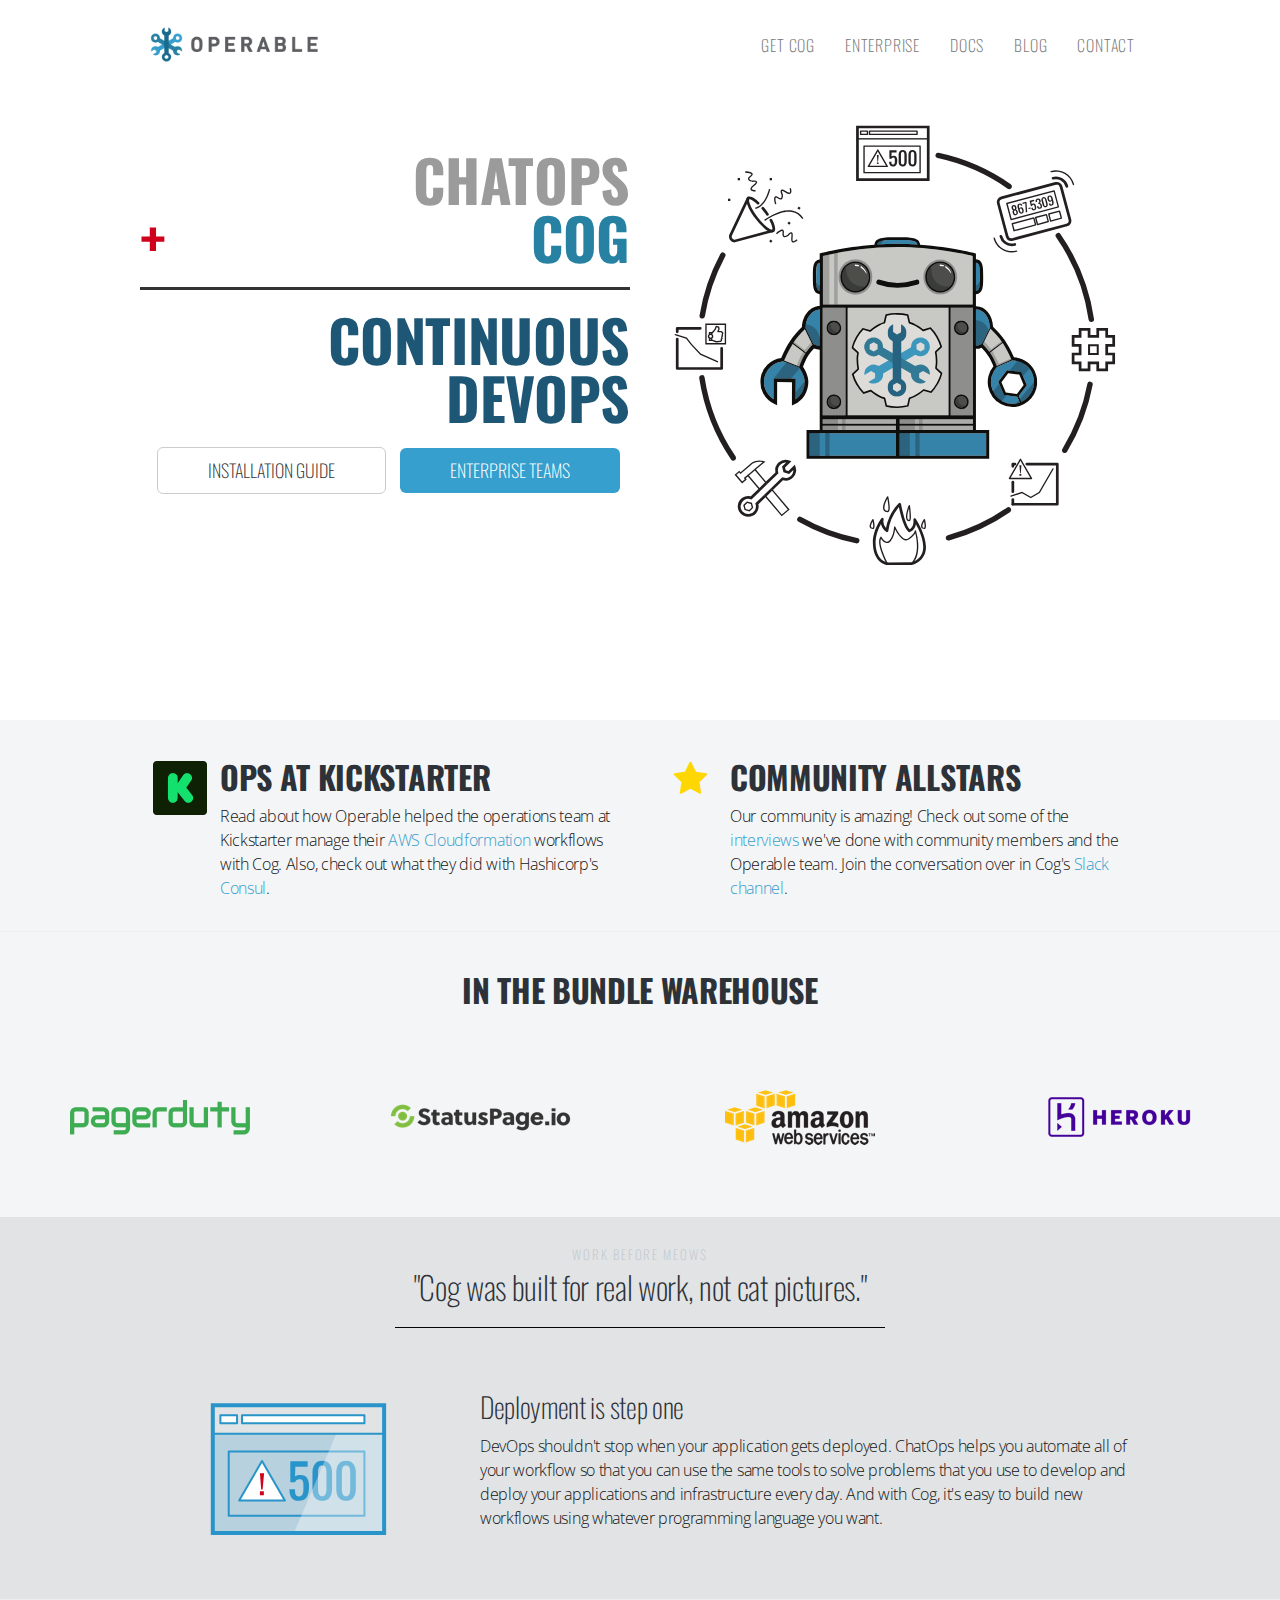
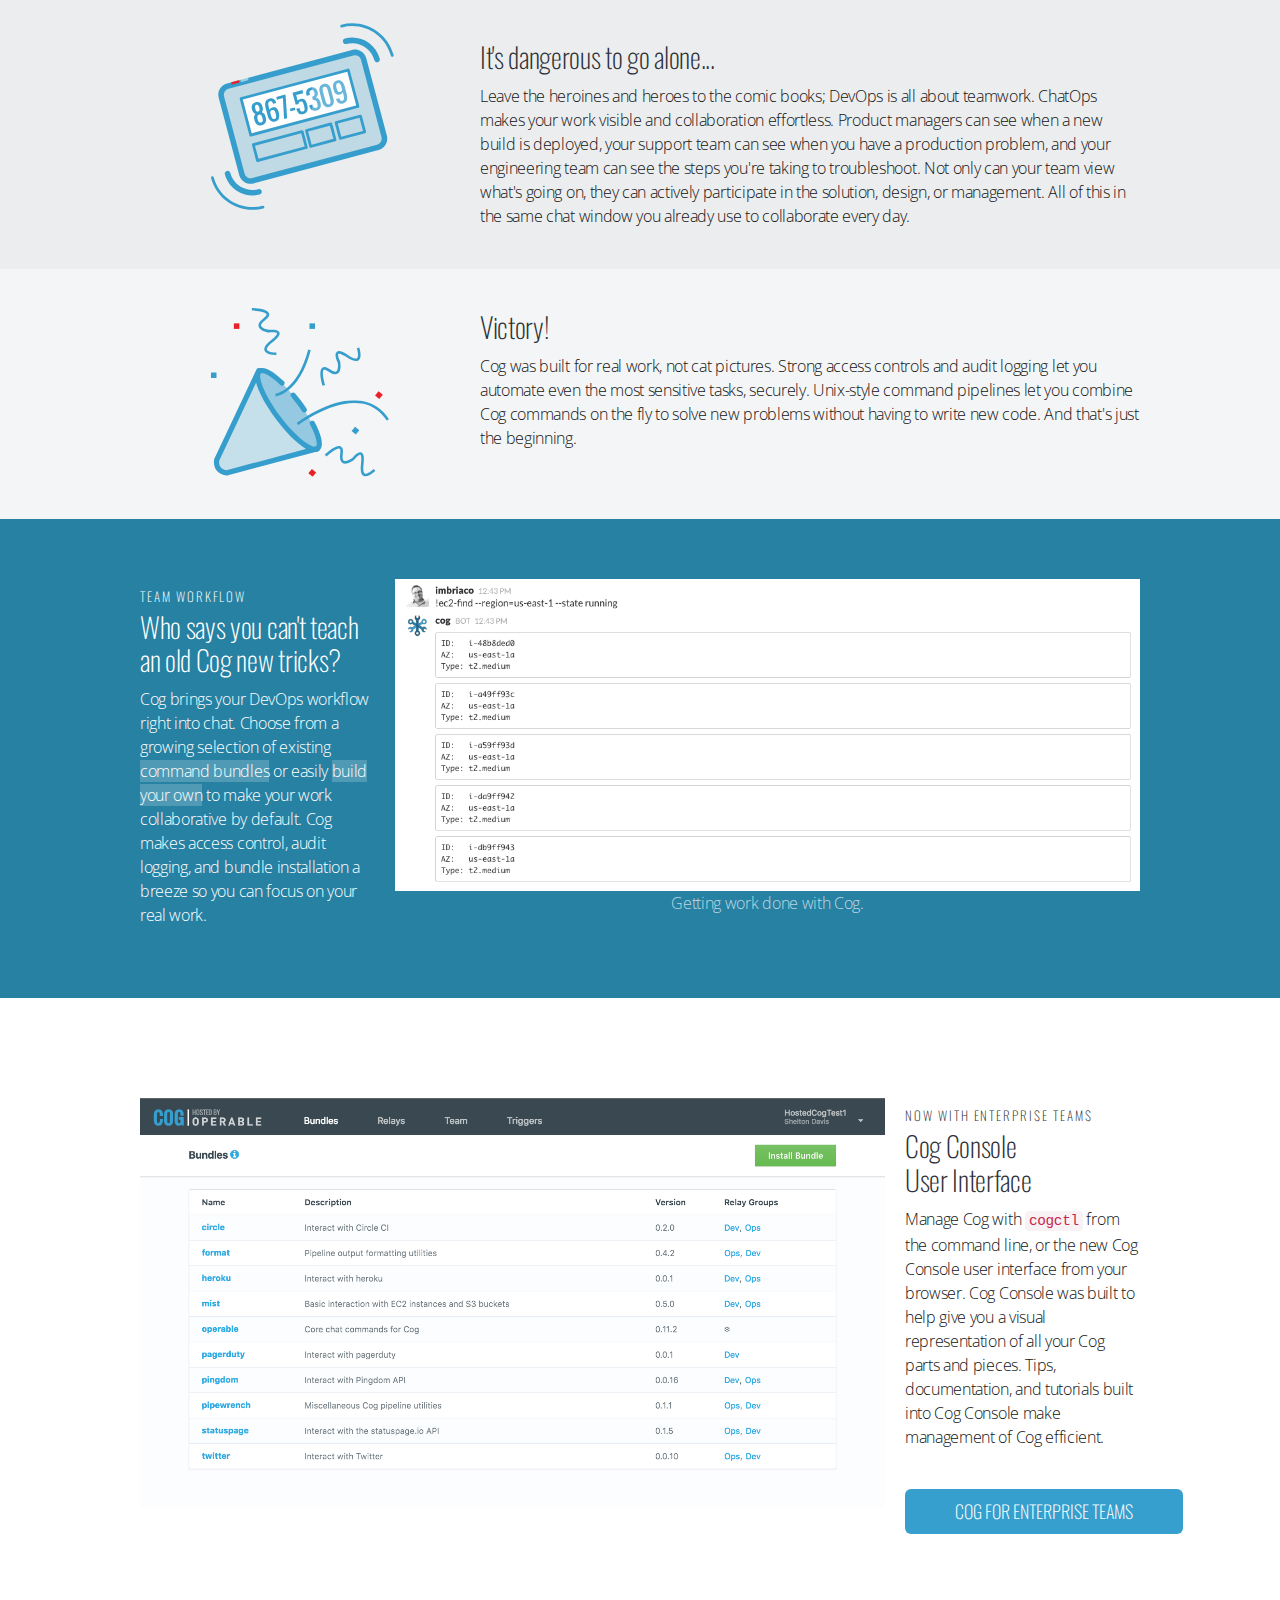
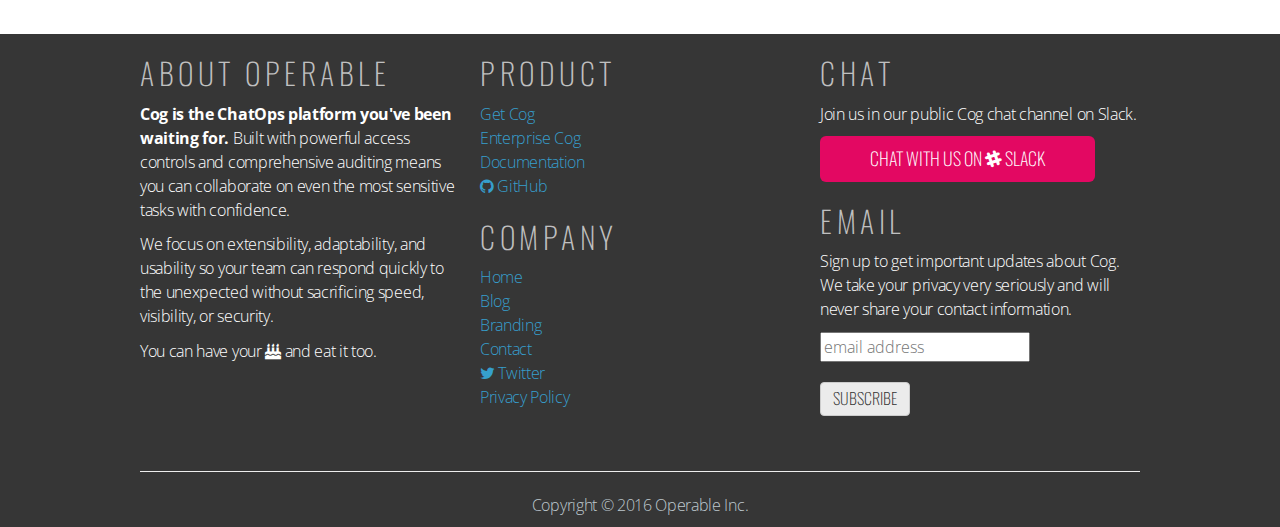
==== commit 305a35af: "Hashicorp Consul not Console" ====
--- a/index.html
+++ b/index.html
@@ -209,7 +209,7 @@
             <h2 class="love">Ops at Kickstarter</h2>
             <p class="featured-list-icon-text">
               Read about how Operable helped the operations team at Kickstarter manage their <a href="http://bit.ly/Blog_Kickstarter-Cog" onclick="trackOutboundLink('http://bit.ly/Blog_Kickstarter-Cog'); return false;" class="">AWS Cloudformation</a> workflows with Cog.
-              Also, check out what they did with Hashicorp's <a href="http://bit.ly/2hvMiT1" onclick="trackOutboundLink('http://bit.ly/2hvMiT1'); return false;" class="">Console</a>.
+              Also, check out what they did with Hashicorp's <a href="http://bit.ly/2hvMiT1" onclick="trackOutboundLink('http://bit.ly/2hvMiT1'); return false;" class="">Consul</a>.
             </p>
           </li>
         </ul>
@@ -232,7 +232,7 @@
         <hr>
         <div class="row">
           <div class="col-sm-12">
-                <h2 class="love text-center">In the Command Bundle Warehouse</h2>
+                <h2 class="love text-center">In the Bundle Warehouse</h2>
                 <div class="col-sm-3">
                   <a href="https://bundles.operable.io/bundles/pagerduty/latest" target="_blank"><img class="displayed fade2" src="assets/img/pagerduty.png" alt="PagerDuty Bundle" title="PagerDuty Bundle"></a>
                 </div>
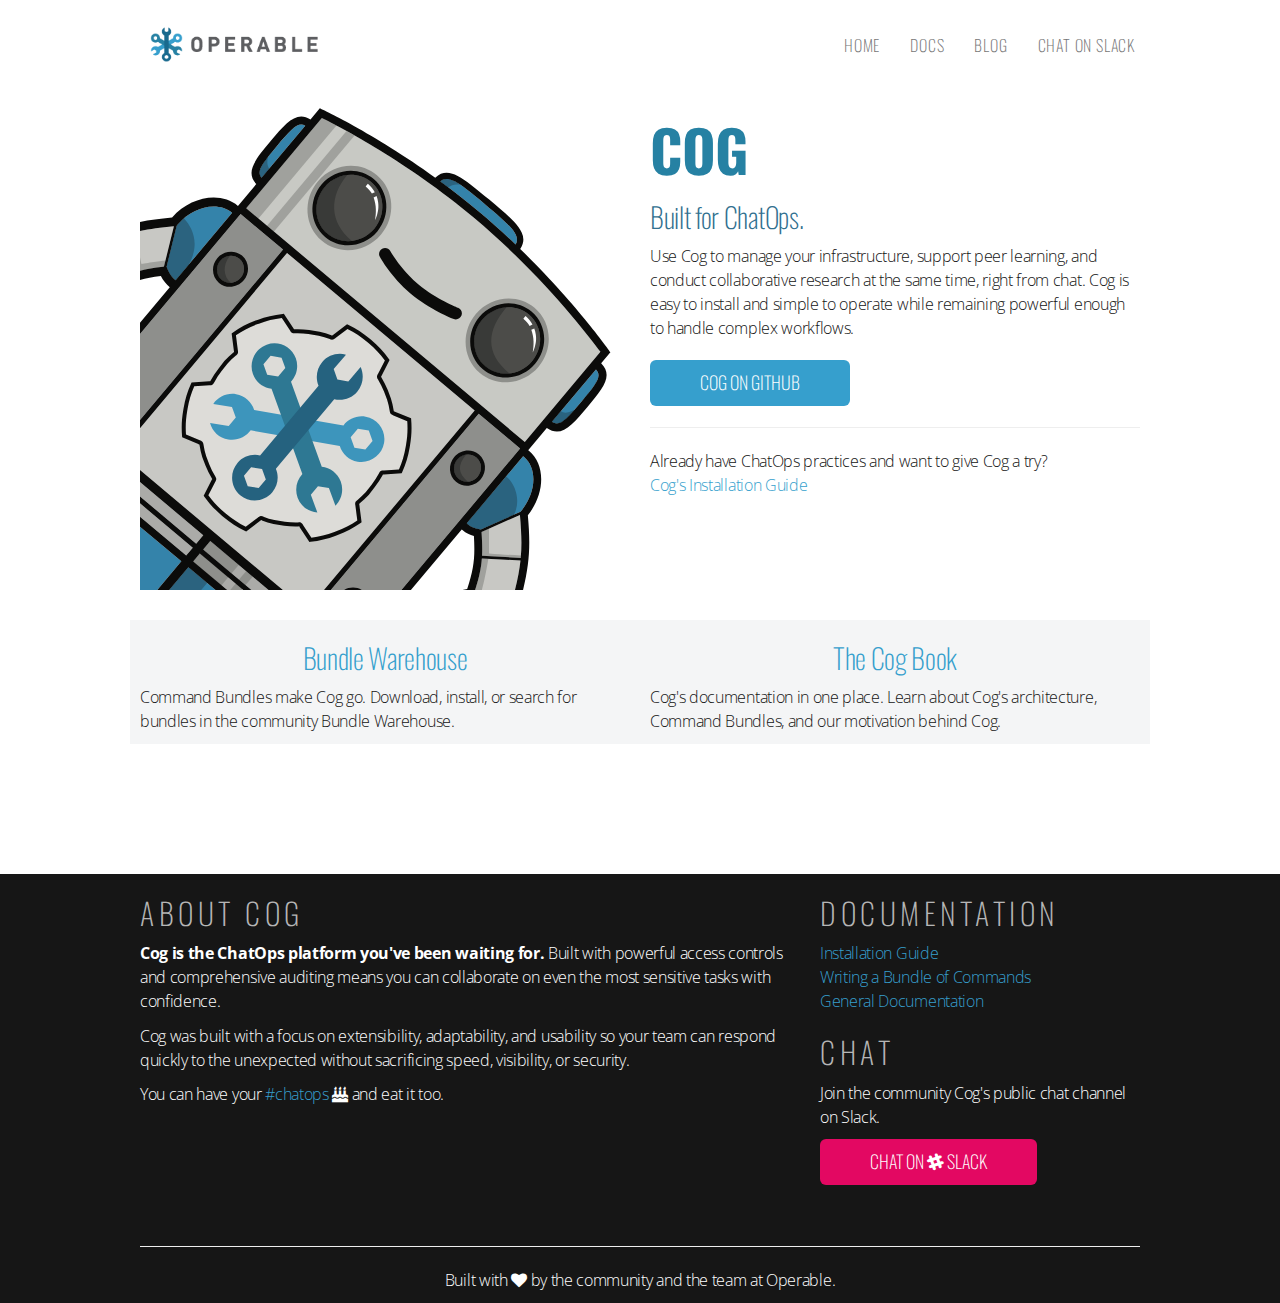
==== commit f5610314: "Removal of un-needed pages" ====
--- a/index.html
+++ b/index.html
@@ -5,7 +5,7 @@
   <meta http-equiv="X-UA-Compatible" content="IE=edge">
   <meta name="viewport" content="width=device-width, initial-scale=1">
   <meta name="description" content="Operable, makers of Cog, the ChatOps platform you've been looking for.">
-  <meta name="abstract" content="Operable, makers of Cog, the ChatOps platform you've been looking for.">
+  <meta name="abstract" content="Cog is the ChatOps chatbot you've been looking for. Bring your CLI into and work collaboratively with your team with Cog.">
   <meta name="keywords" content="Operable, devops, chatops, chatbot, slackbot, Cog">
   <meta name="author" content="Operable, Inc.">
   <link rel="apple-touch-icon" sizes="180x180" href="/apple-touch-icon.png">
@@ -25,11 +25,7 @@
   <link rel="stylesheet" href="https://maxcdn.bootstrapcdn.com/font-awesome/4.5.0/css/font-awesome.min.css">
   <link href="assets/css/toolkit-startup.css" rel="stylesheet">
   <link href="assets/css/application-startup.css" rel="stylesheet">
-  <link href="assets/css/application-minimal.css" rel="stylesheet">
   <link href="assets/css/operable.css" rel="stylesheet">
-
-  <!-- Mailchimp -->
-  <link href="//cdn-images.mailchimp.com/embedcode/slim-10_7.css" rel="stylesheet" type="text/css">
   <!-- Google Analytics
   –––––––––––––––––––––––––––––––––––––––––––––––––– -->
   <script>
@@ -40,358 +36,169 @@
 
   ga('create', 'UA-73327436-1', 'auto');
   ga('send', 'pageview');
+
   </script>
 
-  <!-- Google Tag Manager -->
-  <script>(function(w,d,s,l,i){w[l]=w[l]||[];w[l].push({'gtm.start':
-  new Date().getTime(),event:'gtm.js'});var f=d.getElementsByTagName(s)[0],
-  j=d.createElement(s),dl=l!='dataLayer'?'&l='+l:'';j.async=true;j.src=
-  'https://www.googletagmanager.com/gtm.js?id='+i+dl;f.parentNode.insertBefore(j,f);
-})(window,document,'script','dataLayer','GTM-PW4NG2');</script>
-<!-- End Google Tag Manager -->
-
-<script>
-/**
-* Google Event Tracking : https://support.google.com/analytics/answer/1136920?hl=en
-*/
-var trackOutboundLink = function(url) {
-  ga('send', 'event', 'outbound', 'click', url, {
-    'transport': 'beacon',
-    'hitCallback': function(){document.location = url;}
-  });
-}
-</script>
-
-<style>
-/* note: this is a hack for ios iframe for bootstrap themes shopify page */
-/* this chunk of css is not part of the toolkit :) */
-/* …curses ios, etc… */
-@media (max-width: 768px) and (-webkit-min-device-pixel-ratio: 2) {
-  body {
-    width: 1px;
-    min-width: 100%;
-    *width: 100%;
+  <style>
+  /* note: this is a hack for ios iframe for bootstrap themes shopify page */
+  /* this chunk of css is not part of the toolkit :) */
+  /* …curses ios, etc… */
+  @media (max-width: 768px) and (-webkit-min-device-pixel-ratio: 2) {
+    body {
+      width: 1px;
+      min-width: 100%;
+      *width: 100%;
+    }
+    #stage {
+      height: 1px;
+      overflow: auto;
+      min-height: 100vh;
+      -webkit-overflow-scrolling: touch;
+    }
   }
-  #stage {
-    height: 1px;
-    overflow: auto;
-    min-height: 100vh;
-    -webkit-overflow-scrolling: touch;
-  }
-}
-</style>
+  </style>
 </head>
+
+
 <body>
-  <!-- Google Tag Manager (noscript) -->
-  <noscript><iframe src="https://www.googletagmanager.com/ns.html?id=GTM-PW4NG2"
-    height="0" width="0" style="display:none;visibility:hidden"></iframe></noscript>
-    <!-- End Google Tag Manager (noscript) -->
-
-    <!--NAVIGATION START-->
-    <!--NAVIGATION MOBILE START-->
-    <div class="stage-shelf stage-shelf-right hidden" id="sidebar">
-      <ul class="nav nav-bordered nav-stacked">
-        <li class="nav-header">Operable</li>
-        <li>
-          <a href="index.html">Home</a>
-        </li>
-        <li>
-          <a href="cog.html" class="active">Get Cog</a>
-        </li>
-        <li>
-          <a href="enterprise.html">Enterprise</a>
-        </li>
-        <li>
-          <a href="http://cog-book.operable.io">Docs</a>
-        </li>
-        <li>
-          <a href="http://blog.operable.io">Blog</a>
-        </li>
-        <li>
-          <a href="http://www.github.com/operable">GitHub</button></a>
-        </li>
-        <li>
-          <a href="branding.html">Branding</a>
-        </li>
-        <li class="nav-divider"></li>
-        <li class="nav-header">Communication</li>
-        <li>
-          <a href="http://slack.operable.io/">Slack</a>
-        </li>
-        <li>
-          <a href="http://twitter.com/operableinc">Twitter</a>
-        </li>
-        <li>
-          <a href="mailto:info@operable.io">Contact</a>
-        </li>
-        <li>
-          <a href="http://eepurl.com/b6TBMj">Newsletter Sign Up</a>
-        </li>
-      </ul>
+
+  <!--NAVIGATION START-->
+  <!--NAVIGATION MOBILE START-->
+  <div class="stage-shelf stage-shelf-right hidden" id="sidebar">
+    <ul class="nav nav-bordered nav-stacked">
+      <li class="nav-header">Cog for ChatOps</li>
+      <li>
+        <a href="index.html">Home</a>
+      </li>
+      <li>
+        <a href="http://cog-book.operable.io">Docs</a>
+      </li>
+      <li>
+        <a href="http://blog.operable.io">Blog</a>
+      </li>
+      <li>
+        <a href="http://www.github.com/operable">GitHub</button></a>
+      </li>
+      <li class="nav-divider"></li>
+      <li class="nav-header">Chat</li>
+      <li>
+        <a href="http://slack.operable.io/">Chat on Slack</a>
+      </li>
+    </ul>
+  </div>
+  <!--NAVIGATION MOBILE END-->
+
+  <!--NAVIGATION WEB HEAD START-->
+  <div class="stage" id="stage">
+
+    <div class="block app-header">
+
+
+      <nav class="navbar-default navbar-fixed-top navbar-padded app-navbar p-t-md">
+        <div class="container">
+          <div class="navbar-header">
+            <button type="button" class="navbar-toggle collapsed p-x-0"
+            data-target="#stage" data-toggle="stage" data-distance="-250">
+            <span class="sr-only">Toggle navigation</span>
+            <span class="icon-bar"></span>
+            <span class="icon-bar"></span>
+            <span class="icon-bar"></span>
+          </button>
+          <a class="navbar-brand" href="index.html">
+            <img class="tall" src="assets/img/logobb.png">
+          </a>
+        </div>
+        <div class="navbar-collapse collapse text-uppercase">
+          <ul class="nav navbar-nav navbar-right">
+            <li>
+              <a href="index.html" class="active">Home</a>
+            </li>
+            <li>
+              <a href="http://cog-book.operable.io">Docs</a>
+            </li>
+            <li>
+              <a href="http://blog.operable.io">Blog</a>
+            </li>
+            <li>
+              <a href="http://slack.operable.io/">Chat on Slack</a>
+            </li>
+          </ul>
+        </div><!--/.nav-collapse -->
+      </div>
+    </nav>
+    <!--NAVIGATION WEB HEAD END-->
+
+    <!--NAVIGATION END-->
+
+    <!-- CONTENT BEGINNING -->
+    <div class="block-secondary p-b-md">
+      <div class="container">
+        <div class="row">
+          <div class="col-lg-6 col-sm-6">
+            <img class="wide" src="assets/img/cog_peek.svg">
+          </div>
+          <div class="col-lg-6 col-sm-6">
+            <h1 class="introcopy crumb">Cog</h1>
+            <h3 class="text-info">Built for ChatOps.</h3>
+            <p>Use Cog to manage your infrastructure, support peer learning, and conduct collaborative research at the same time, right from chat. Cog is easy to install and simple to operate while remaining powerful enough to handle complex workflows.</p>
+            <a href="https://github.com/operable/cog"><button class="btn btn-primary btn-lg text-uppercase">Cog on GitHub</button></a>
+            <hr>
+            <p>Already have ChatOps practices and want to give Cog a try?<br><a href="https://cog-book.operable.io/sections/installation_guide.html">Cog's Installation Guide</a>
+            </p>
+          </div>
+        </div>
+      </div>
     </div>
-    <!--NAVIGATION MOBILE END-->
-
-    <!--NAVIGATION WEB HEAD START-->
-    <div class="stage" id="stage">
-
-      <div class="block app-header">
-
-
-        <nav class="navbar-default navbar-fixed-top navbar-padded app-navbar p-t-md">
-          <div class="container">
-            <div class="navbar-header">
-              <button type="button" class="navbar-toggle collapsed p-x-0"
-              data-target="#stage" data-toggle="stage" data-distance="-250">
-              <span class="sr-only">Toggle navigation</span>
-              <span class="icon-bar"></span>
-              <span class="icon-bar"></span>
-              <span class="icon-bar"></span>
-            </button>
-            <a class="navbar-brand" href="index.html">
-              <img class="tall" src="assets/img/logobb.png">
-            </a>
-          </div>
-          <div class="navbar-collapse collapse text-uppercase">
-            <ul class="nav navbar-nav navbar-right">
-              <li>
-                <a href="cog.html" class="active">Get Cog</a>
-              </li>
-              <li>
-                <a href="enterprise.html">Enterprise</a>
-              </li>
-              <li>
-                <a href="http://cog-book.operable.io">Docs</a>
-              </li>
-              <li>
-                <a href="http://blog.operable.io">Blog</a>
-              </li>
-              <li>
-                <a href="mailto:info@operable.io">Contact</a>
-              </li>
-            </ul>
-          </div><!--/.nav-collapse -->
+
+    <div class="block-secondary p-b-md">
+      <div class="container">
+        <div class="row">
+          <div class="col-lg-6 col-sm-6 gray">
+            <h3 class="text-center"><a href="http://bundles.operable.io">Bundle Warehouse</h3></a>
+            <p>Command Bundles make Cog go. Download, install, or search for bundles in the community Bundle Warehouse. </p>
+          </div>
+          <div class="col-lg-6 col-sm-6 gray">
+            <h3 class="text-center"><a href="http://cog-book.operable.io">The Cog Book</a></h3></a>
+            <p>Cog's documentation in one place. Learn about Cog's architecture, Command Bundles, and our motivation behind Cog.</p>
+          </div>
         </div>
-      </nav>
-      <!--NAVIGATION WEB HEAD END-->
-      <!--NAVIGATION END-->
-      <!--CONTENT START-->
-      <!-- COG INTRODUCTION -->
-      <div class="block-secondary">
+      </div>
+    </div>
+      </div>
+<!--NAVIGATION DIV END-->
+<!-- CONTENT END -->
+
+
+<!-- FOOTER -->
+      <div class="block-secondary block-footer">
         <div class="container">
           <div class="row">
-            <div class="col-lg-6 m-t-md">
-              <h1 class="introcopy"><span id="herogray">ChatOps</span><br><span id="herored">+</span>Cog<hr class="equation"><span id="herodarkblue">Continuous<br> Devops<span></h1>
-                <div class="text-right"><a href="https://cog-book.operable.io/sections/installation_guide.html" onclick="trackOutboundLink('https://cog-book.operable.io/sections/installation_guide.html'); return false;"><button class="btn btn-default btn-lg">Installation Guide</button></a>
-                  <a href="enterprise.html"><button class="btn btn-primary btn-lg">Enterprise Teams</button></a>
+            <div class="col-sm-8 m-b-md">
+              <h3 class="text-uppercase footer">About Cog</h3>
+              <p><strong>Cog is the ChatOps platform you've been waiting for.</strong> Built with powerful access controls and comprehensive auditing means you can collaborate on even the most sensitive tasks with confidence.</p>
+              <p>Cog was built with a focus on extensibility, adaptability, and usability so your team can respond quickly to the unexpected without sacrificing speed, visibility, or security.<p>
+                <p>You can have your <a href="https://twitter.com/hashtag/chatops">#chatops</a> <i class="fa fa-birthday-cake" aria-hidden="true" title="Mmmm...cake"></i> and eat it too.</p>
+              </div>
+              <div class="col-sm-4 m-b-md">
+                <h3 class="text-uppercase footer">Documentation</h3>
+                <ul class="list-unstyled">
+                  <li><a href="https://cog-book.operable.io/sections/installation_guide.html">Installation Guide</a></li>
+                  <li><a href="https://cog-book.operable.io/sections/writing_a_command_bundle.html">Writing a Bundle of Commands</a></li>
+                  <li><a href="http://cog-book.operable.io">General Documentation</a></li>
+                  <h3 class="text-uppercase footer">Chat</h3>
+                  <p>Join the community Cog's public chat channel on Slack.</p>
+                  <a href="http://slack.operable.io/"><button class="btn btn-slack btn-lg btn-borderless text-uppercase">Chat on <i class="fa fa-slack" aria-hidden="true"></i> Slack</button></a>
+                </ul>
+                  </div>
                 </div>
-              </div>
-              <div class="col-sm-6 text-xs-center text-sm-left">
-                <img src="assets/img/monitoring500.svg" class="wide p-b-md";>
+                <hr>
+                <p class="text-xs-center">Built with <i class="fa fa-heart" aria-hidden="true"></i> by the community and the team at Operable.</p>
               </div>
             </div>
-          </div>
-        </div>
-
-      </div>
-      <!-- COG INTRODUCTION -->
-
-
-<!-- FEATURED NEWS -->
-<div class="block-secondary gray p-t-md">
-  <div class="container">
-    <div class="row">
-      <div class="col-sm-6">
-        <ul class="featured-list">
-          <li class="m-b-sm">
-            <div class="featured-list-icon text-primary">
-              <img class="fifty" src="assets/img/kickstarter_square.png" alt="Kickstarter!" title="Kickstarter is awesome BTW.">
-            </div>
-            <h2 class="love">Ops at Kickstarter</h2>
-            <p class="featured-list-icon-text">
-              Read about how Operable helped the operations team at Kickstarter manage their <a href="http://bit.ly/Blog_Kickstarter-Cog" onclick="trackOutboundLink('http://bit.ly/Blog_Kickstarter-Cog'); return false;" class="">AWS Cloudformation</a> workflows with Cog.
-              Also, check out what they did with Hashicorp's <a href="http://bit.ly/2hvMiT1" onclick="trackOutboundLink('http://bit.ly/2hvMiT1'); return false;" class="">Consul</a>.
-            </p>
-          </li>
-        </ul>
-          </div>
-          <div class="col-sm-6">
-            <ul class="featured-list">
-              <li class="m-b-sm">
-                <div class="featured-list-icon text-primary">
-                  <font color="gold"><i class="fa fa-star" aria-hidden="true"></i></font>
-                </div>
-                <h2 class="love">Community Allstars</h2>
-                <p class="featured-list-icon-text">
-                  Our community is amazing! Check out some of the <a href="http://bit.ly/2kxMpCu" class="">interviews</a> we've done with community members and the Operable team. Join the conversation over in Cog's<a href="slack.operable.io" class=""> Slack channel</a>.
-                </p>
-              </li>
-            </ul>
-          </div>
-        </div>
-      </div>
-        <hr>
-        <div class="row">
-          <div class="col-sm-12">
-                <h2 class="love text-center">In the Bundle Warehouse</h2>
-                <div class="col-sm-3">
-                  <a href="https://bundles.operable.io/bundles/pagerduty/latest" target="_blank"><img class="displayed fade2" src="assets/img/pagerduty.png" alt="PagerDuty Bundle" title="PagerDuty Bundle"></a>
-                </div>
-                <div class="col-sm-3">
-                  <a href="https://bundles.operable.io/bundles/statuspage/latest" target="_blank"><img class="displayed fade2" src="assets/img/statuspage.png" alt="StatusPage Bundle" title="StatusPage Bundle"></a>
-                </div>
-                <div class="col-sm-3">
-                  <a href="https://bundles.operable.io/bundles/ec2/latest" target="_blank"><img class="displayed fade2" src="assets/img/aws.png" alt="Amazon ec2 Bundle" title="Amazon ec2 Bundle"></a>
-                </div>
-                <div class="col-sm-3">
-                  <a href="https://bundles.operable.io/bundles/heroku/latest" target="_blank"><img class="displayed fade2" src="assets/img/heroku.png" alt="Heroku Bundle" title="Heroku Bundle"></a>
-                </div>
-              </div>
-            </div>
-        </div>
-        <!-- FEATURED NEWS -->
-        <!--STORIES-->
-        <div class="block-secondary p-t-md gray3">
-          <div class="container">
-            <div class="row">
-              <div class="col-xs-10 col-xs-offset-1 col-sm-8 col-sm-offset-2 col-lg-6 col-lg-offset-3 text-center">
-                <h6 class="text-muted text-uppercase">Work before meows</h6>
-                <h2  class="m-t-0 m-b">"Cog was built for real work, not <span title="CAN HAZ ENTERPRISE-GRADE CHATBOT?">cat<span> pictures."</h2>
-                  <hr class="alert-dark">
-                </div>
-              </div>
-              <div class="row p-t-md p-b-md text-center">
-                <div class="col-sm-4"><img src="assets/img/icons/server_error.svg" alt="Website server error icon" title="Everything is fine..."></div>
-                <div class="col-lg-8 text-left"><h3>Deployment is step one</h3>
-                  <p>DevOps shouldn't stop when your application gets deployed. ChatOps helps you automate all of your workflow so that you can use the same tools to solve problems that you use to develop and deploy your applications and infrastructure every day. And with Cog, it's easy to build new workflows using whatever programming language you want.</p>
-                </div>
-              </div>
-            </div>
-          </div>
-          <div class="block-secondary gray2">
-            <div class="container text-center">
-              <div class="row p-t-md p-b-md">
-                <div class="col-sm-4"><img src="assets/img/icons/pager.svg" atl="Pager icon" title="Coggy, Coggy, who can I turn to?"></div>
-                <div class="col-lg-8 text-left"><h3>It's dangerous to go alone...</h3>
-                  <p>Leave the heroines and heroes to the comic books; DevOps is all about teamwork. ChatOps makes your work visible and collaboration effortless. Product managers can see when a new build is deployed, your support team can see when you have a production problem, and your engineering team can see the steps you're taking to troubleshoot. Not only can your team view what's going on, they can actively participate in the solution, design, or management. All of this in the same chat window you already use to collaborate every day.</p>
-                </div>
-              </div>
-            </div>
-          </div>
-          <div class="block-secondary gray">
-            <div class="container text-center">
-              <div class="row p-t-md p-b-md">
-                <div class="col-sm-4"><img src="assets/img/icons/celebrate.svg" alt="Celebration icon" title="Celebrate good times, come on!"></div>
-                <div class="col-lg-8 text-left"><h3>Victory!</h3>
-                  <p>Cog was built for real work, not cat pictures. Strong access controls and audit logging let you automate even the most sensitive tasks, securely. Unix-style command pipelines let you combine Cog commands on the fly to solve new problems without having to write new code. And that's just the beginning.</p>
-                </div>
-              </div>
-            </div>
-          </div>
-          <!--STORIES-->
-          <!--TEAM COLLABORATION-->
-          <div class="block-secondary p-t-lg p-b-lg block-inverse">
-            <div class="container">
-              <div class="row">
-                <div class="col-sm-3">
-                  <h6 class="text-uppercase">Team Workflow</h6>
-                  <h3 class="m-t-0">Who says you can't teach an old Cog new tricks?</h3>
-                  <p>Cog brings your DevOps workflow right into chat. Choose from a growing selection of existing <a href="https://bundles.operable.io/" onclick="trackOutboundLink('https://bundles.operable.io/'); return false;" class="inverse">command bundles</a> or easily <a href="https://cog-book.operable.io/#_writing_a_command_bundle" onclick="trackOutboundLink('https://cog-book.operable.io/#_writing_a_command_bundle'); return false;" class="inverse">build your own</a> to make your work collaborative by default. Cog makes access control, audit logging, and bundle installation a breeze so you can focus on your real work.</p>
-                </div>
-                <div class="col-sm-9">
-                  <img class="wide" src="assets/img/cog1.gif">
-                  <p class="text-center text-muted">Getting work done with Cog.</p>
-                </div>
-              </div>
-            </div>
-          </div>
-          <!--TEAM COLLABORATION-->
-          <!--MANAGEMENT UI-->
-          <div class="block">
-            <div class="container">
-              <div class="row">
-                <div class="col-sm-9">
-                  <img class="wide m-t-0" src="assets/img/cogconsole.png">
-                </div>
-                <div class="col-sm-3">
-                  <h6 class="text-uppercase">Now with Enterprise Teams</h6>
-                  <h3 class="m-t-0">Cog Console<br>User Interface</h3>
-                  <p class="m-b-md">Manage Cog with <code>cogctl</code> from the command line, or the new Cog Console user interface from your browser. Cog Console was built to help give you a visual representation of all your Cog parts and pieces. Tips, documentation, and tutorials built into Cog Console make management of Cog efficient. </p>
-                  <a href="enterprise.html"><button class="btn btn-primary btn-lg text-uppercase">Cog for Enterprise Teams</button></a>
-                </div>
-              </div>
-            </div>
-          </div>
-          <!--MANAGEMENT UI-->
-          <!-- CONTENT END -->
-          <!-- FOOTER -->
-          <div class="block-secondary block-footer">
-            <div class="container">
-              <div class="row">
-                <div class="col-sm-4 m-b-md">
-                  <h3 class="text-uppercase footer">About Operable</h3>
-                  <p><strong>Cog is the ChatOps platform you've been waiting for.</strong> Built with powerful access controls and comprehensive auditing means you can collaborate on even the most sensitive tasks with confidence.</p>
-                  <p>We focus on extensibility, adaptability, and usability so your team can respond quickly to the unexpected without sacrificing speed, visibility, or security.<p>
-                    <p>You can have your <i class="fa fa-birthday-cake" aria-hidden="true" title="Mmmm...cake"></i> and eat it too.</p>
-                  </div>
-                  <div class="col-sm-4 m-b-md">
-                    <h3 class="text-uppercase footer">Product</h3>
-                    <ul class="list-unstyled">
-                      <li><a href="cog.html">Get Cog</a></li>
-                      <li><a href="enterprise.html">Enterprise Cog</a></li>
-                      <li><a href="http://cog-book.operable.io">Documentation</a></li>
-                      <li><a href="http://www.github.com/operable"><i class="fa fa-github" aria-hidden="true"></i> GitHub</a></li>
-                    </ul>
-                    <h3 class="text-uppercase footer">Company</h3>
-                    <ul class="list-unstyled">
-                      <li><a href="index.html">Home</a></li>
-                      <li><a href="http://blog.operable.io">Blog</a></li>
-                      <li><a href="branding.html">Branding</a></li>
-                      <li><a href="mailto:info@operable.io">Contact</a></li>
-                      <li><a href="http://twitter.com/operableinc"><i class="fa fa-twitter" aria-hidden="true"></i> Twitter</a></li>
-                      <li><a href="https://www.iubenda.com/privacy-policy/7789404">Privacy Policy</a></li>
-                      <ul>
-                      </div>
-                      <div class="col-sm-4 m-b-md">
-                        <h3 class="text-uppercase footer">Chat</h3>
-                        <p>Join us in our public Cog chat channel on Slack.
-                        </p>
-                        <a href="http://slack.operable.io/"><button class="btn btn-slack btn-lg btn-borderless text-uppercase">Chat with us on <i class="fa fa-slack" aria-hidden="true"></i> Slack</button></a>
-                        <h3 class="text-uppercase footer">Email</h3>
-                        <p>Sign up to get important updates about Cog. We take your privacy very seriously and will never share your contact information.
-                        </p>
-                        <div id="mc_embed_signup">
-                          <form action="//operable.us10.list-manage.com/subscribe/post?u=476dad5ee4509929cf7b6f956&amp;id=ccc5ff6410" method="post" id="mc-embedded-subscribe-form" name="mc-embedded-subscribe-form" class="validate" target="_blank" novalidate>
-                            <div id="mc_embed_signup_scroll">
-                              <p><input type="email" value="" name="EMAIL" class="email" id="mce-EMAIL" placeholder="email address" required></p>
-                              <!-- real people should not fill this in and expect good things - do not remove this or risk form bot signups-->
-                              <div style="position: absolute; left: -5000px;" aria-hidden="true"><input type="text" name="b_476dad5ee4509929cf7b6f956_ccc5ff6410" tabindex="-1" value=""></div>
-                              <div class="clear"><input type="submit" value="Subscribe" class="btn btn-default" name="subscribe" id="mc-embedded-subscribe" class="button"></div>
-                            </div>
-                          </form>
-                        </div>
-                      </div>
-                    </div>
-                    <hr>
-                    <p class="text-muted text-xs-center">Copyright &#169 2016 Operable Inc.</p>
-                  </div>
-                </div>
-                <!-- FOOTER END-->
-              </div>
-              <script src="assets/js/jquery.min.js"></script>
-              <script src="assets/js/toolkit.js"></script>
-              <script src="assets/js/application.js"></script>
-              <script type="application/ld+json">
-              {
-                "@context": "http://schema.org",
-                "@type": "Organization",
-                "name": "Operable, Inc.",
-                "url": "https://www.operable.io",
-                "logo": "https://operable.io/assets/img/logobb.png",
-                "sameAs": [
-                  "https://github.com/operableinc",
-                  "https://twitter.com/operable",
-                ]
-              }
-              </script>
-            </body>
-            </html>
+<!-- FOOTER END-->
+          </div>
+          <script src="assets/js/jquery.min.js"></script>
+          <script src="assets/js/toolkit.js"></script>
+          <script src="assets/js/application.js"></script>
+        </body>
+        </html>
--- a/assets/css/operable.css
+++ b/assets/css/operable.css
@@ -302,7 +302,7 @@
 }
 
 .block-footer {
-  background-color: #363636;
+  background-color: rgb(22, 22, 22);
   color: white;
 }
 
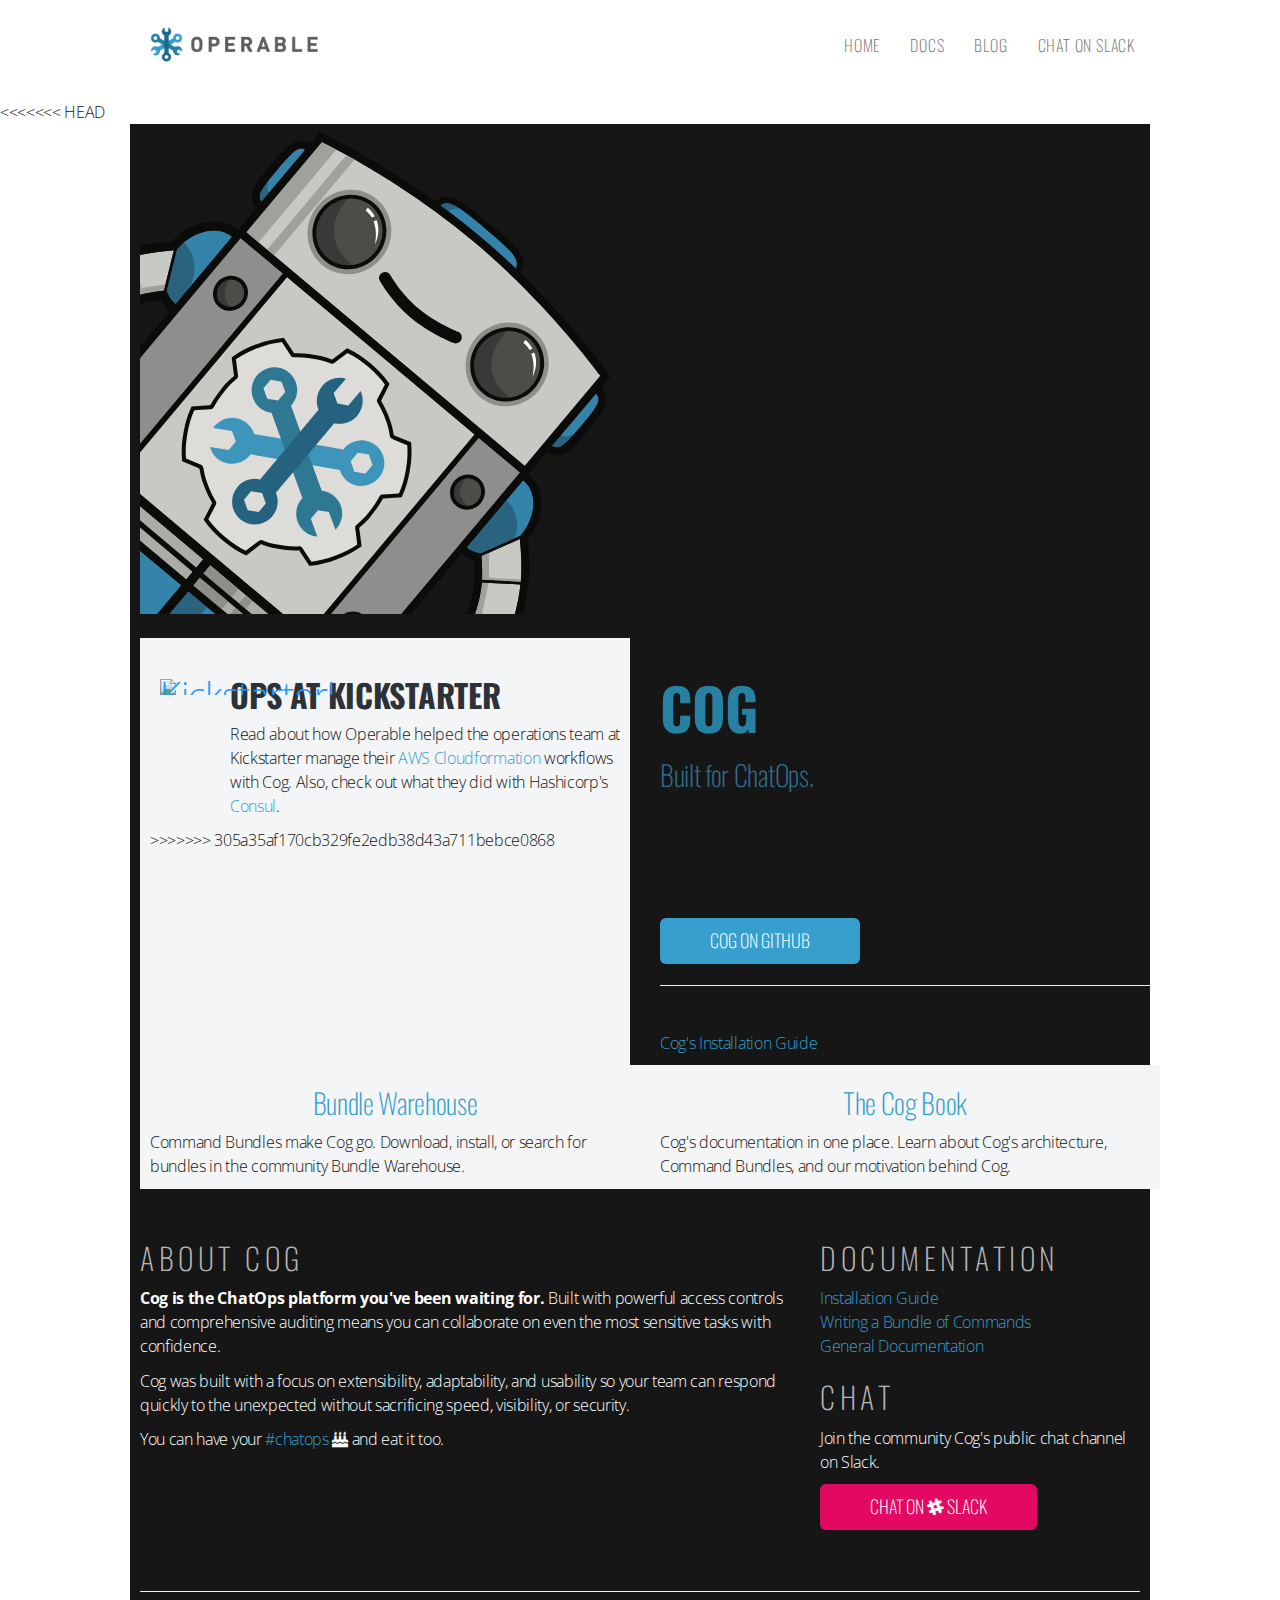
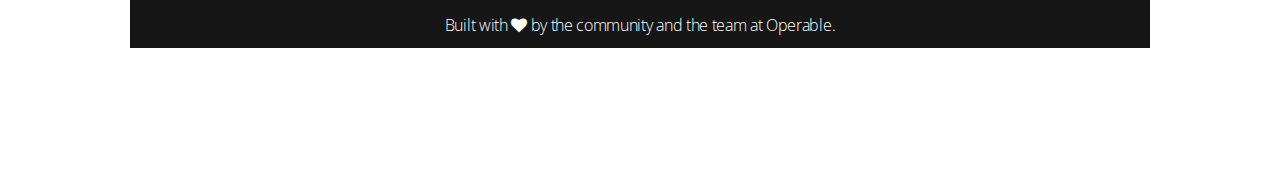
==== commit 343781b1: "Updated index" ====
--- a/index.html
+++ b/index.html
@@ -130,12 +130,32 @@
 
     <!--NAVIGATION END-->
 
+<<<<<<< HEAD
     <!-- CONTENT BEGINNING -->
     <div class="block-secondary p-b-md">
       <div class="container">
         <div class="row">
           <div class="col-lg-6 col-sm-6">
             <img class="wide" src="assets/img/cog_peek.svg">
+=======
+<!-- FEATURED NEWS -->
+<div class="block-secondary gray p-t-md">
+  <div class="container">
+    <div class="row">
+      <div class="col-sm-6">
+        <ul class="featured-list">
+          <li class="m-b-sm">
+            <div class="featured-list-icon text-primary">
+              <img class="fifty" src="assets/img/kickstarter_square.png" alt="Kickstarter!" title="Kickstarter is awesome BTW.">
+            </div>
+            <h2 class="love">Ops at Kickstarter</h2>
+            <p class="featured-list-icon-text">
+              Read about how Operable helped the operations team at Kickstarter manage their <a href="http://bit.ly/Blog_Kickstarter-Cog" onclick="trackOutboundLink('http://bit.ly/Blog_Kickstarter-Cog'); return false;" class="">AWS Cloudformation</a> workflows with Cog.
+              Also, check out what they did with Hashicorp's <a href="http://bit.ly/2hvMiT1" onclick="trackOutboundLink('http://bit.ly/2hvMiT1'); return false;" class="">Consul</a>.
+            </p>
+          </li>
+        </ul>
+>>>>>>> 305a35af170cb329fe2edb38d43a711bebce0868
           </div>
           <div class="col-lg-6 col-sm-6">
             <h1 class="introcopy crumb">Cog</h1>
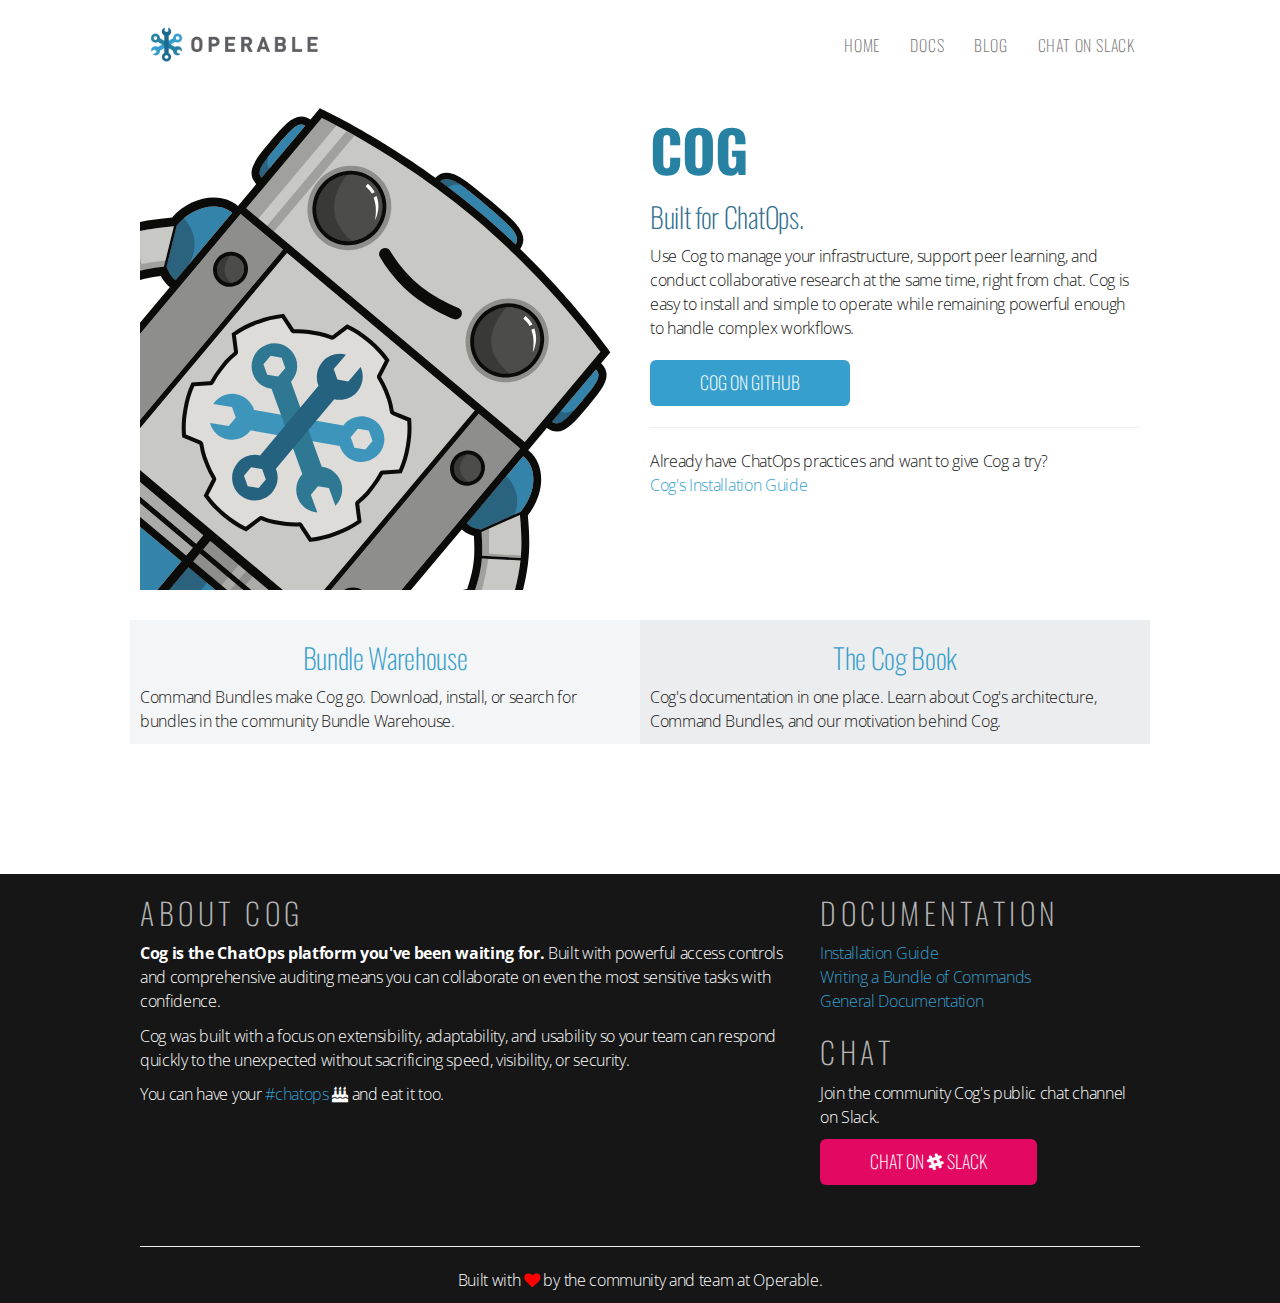
==== commit 07b597c9: "Index cleanup from merge" ====
--- a/index.html
+++ b/index.html
@@ -130,32 +130,12 @@
 
     <!--NAVIGATION END-->
 
-<<<<<<< HEAD
     <!-- CONTENT BEGINNING -->
     <div class="block-secondary p-b-md">
       <div class="container">
         <div class="row">
           <div class="col-lg-6 col-sm-6">
             <img class="wide" src="assets/img/cog_peek.svg">
-=======
-<!-- FEATURED NEWS -->
-<div class="block-secondary gray p-t-md">
-  <div class="container">
-    <div class="row">
-      <div class="col-sm-6">
-        <ul class="featured-list">
-          <li class="m-b-sm">
-            <div class="featured-list-icon text-primary">
-              <img class="fifty" src="assets/img/kickstarter_square.png" alt="Kickstarter!" title="Kickstarter is awesome BTW.">
-            </div>
-            <h2 class="love">Ops at Kickstarter</h2>
-            <p class="featured-list-icon-text">
-              Read about how Operable helped the operations team at Kickstarter manage their <a href="http://bit.ly/Blog_Kickstarter-Cog" onclick="trackOutboundLink('http://bit.ly/Blog_Kickstarter-Cog'); return false;" class="">AWS Cloudformation</a> workflows with Cog.
-              Also, check out what they did with Hashicorp's <a href="http://bit.ly/2hvMiT1" onclick="trackOutboundLink('http://bit.ly/2hvMiT1'); return false;" class="">Consul</a>.
-            </p>
-          </li>
-        </ul>
->>>>>>> 305a35af170cb329fe2edb38d43a711bebce0868
           </div>
           <div class="col-lg-6 col-sm-6">
             <h1 class="introcopy crumb">Cog</h1>
@@ -177,7 +157,7 @@
             <h3 class="text-center"><a href="http://bundles.operable.io">Bundle Warehouse</h3></a>
             <p>Command Bundles make Cog go. Download, install, or search for bundles in the community Bundle Warehouse. </p>
           </div>
-          <div class="col-lg-6 col-sm-6 gray">
+          <div class="col-lg-6 col-sm-6 gray2">
             <h3 class="text-center"><a href="http://cog-book.operable.io">The Cog Book</a></h3></a>
             <p>Cog's documentation in one place. Learn about Cog's architecture, Command Bundles, and our motivation behind Cog.</p>
           </div>
@@ -212,7 +192,7 @@
                   </div>
                 </div>
                 <hr>
-                <p class="text-xs-center">Built with <i class="fa fa-heart" aria-hidden="true"></i> by the community and the team at Operable.</p>
+                <p class="text-xs-center">Built with <span color="red"><i class="fa fa-heart" aria-hidden="true"></i></span> by the community and team at Operable.</p>
               </div>
             </div>
 <!-- FOOTER END-->
--- a/assets/css/operable.css
+++ b/assets/css/operable.css
@@ -359,14 +359,7 @@
     font-size: 7vw;
   }
   }
-
-.fade2 {
-     opacity: 1;
-     transition: opacity .25s ease-in-out;
-     -moz-transition: opacity .25s ease-in-out;
-     -webkit-transition: opacity .25s ease-in-out;
-     }
-
-     .fade2:hover {
-        opacity: 0.5;
-        }
+  
+.fa-heart {
+  color: red;
+}
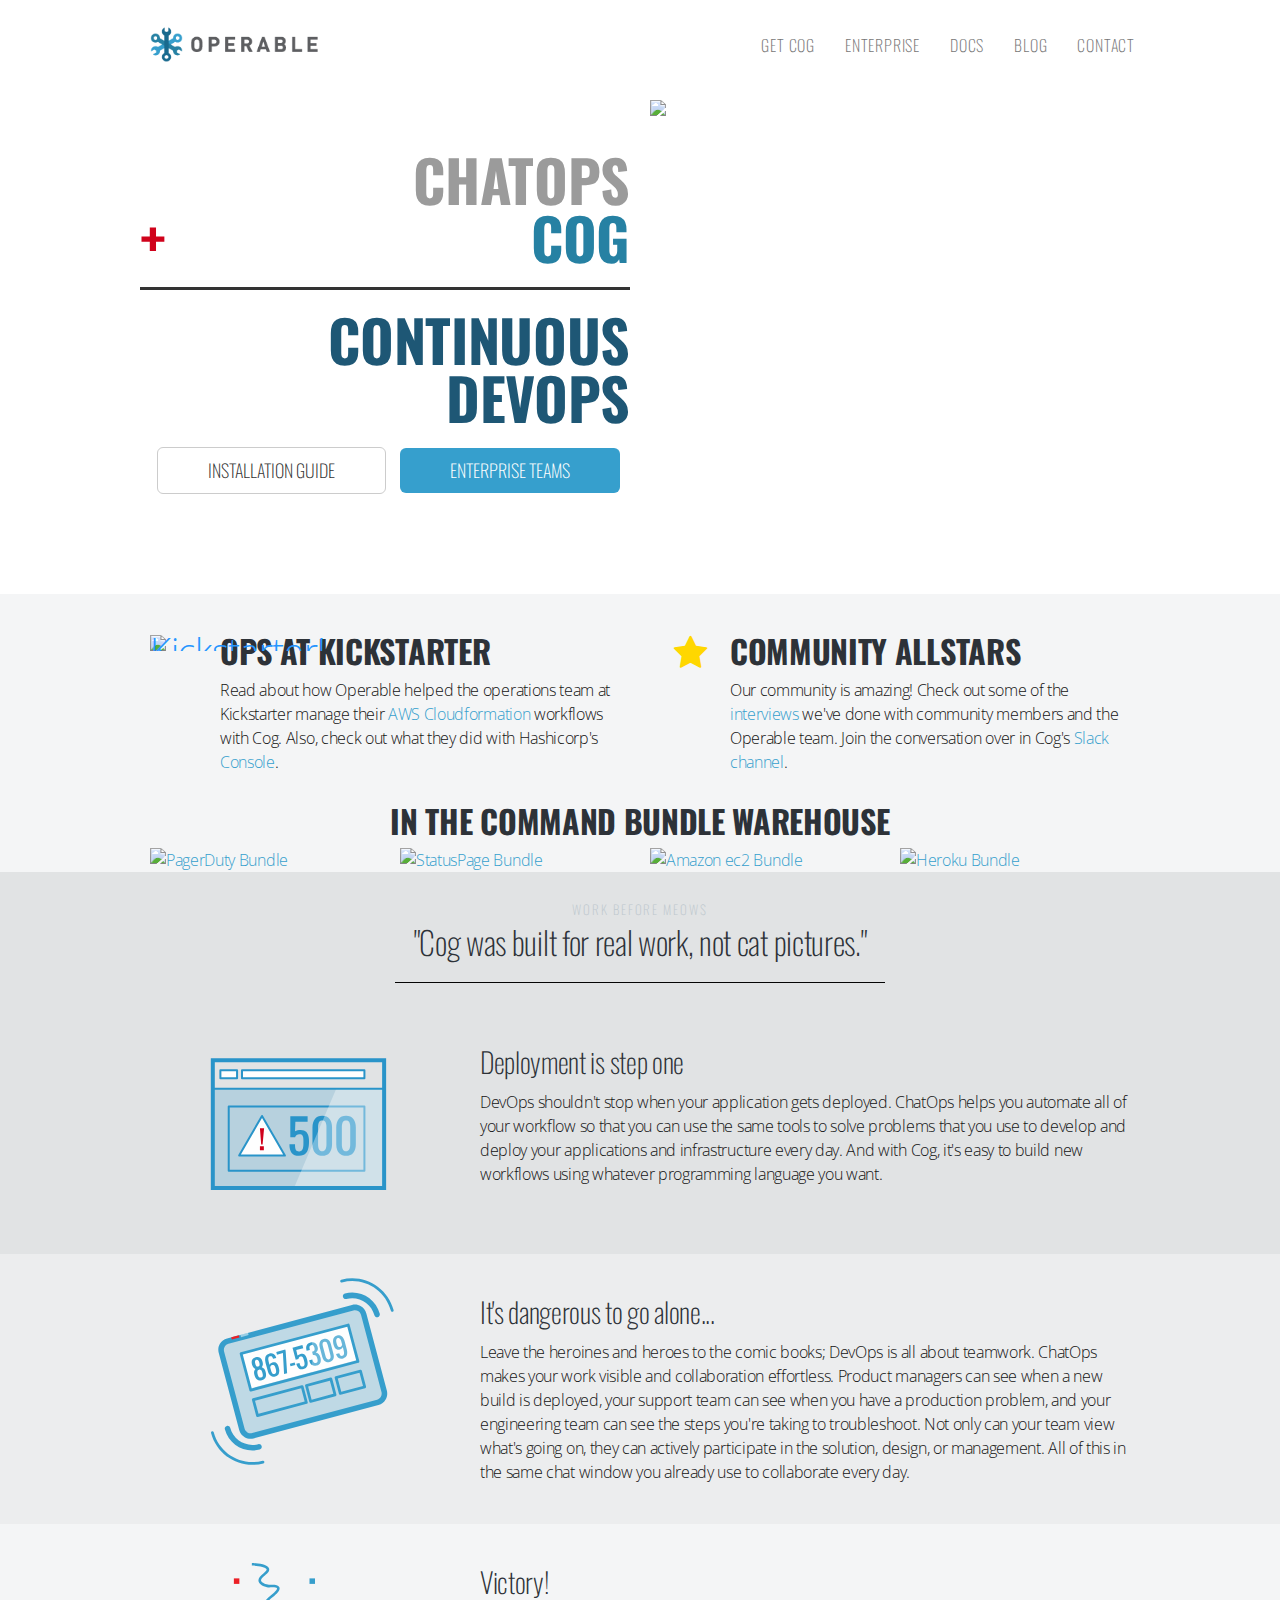
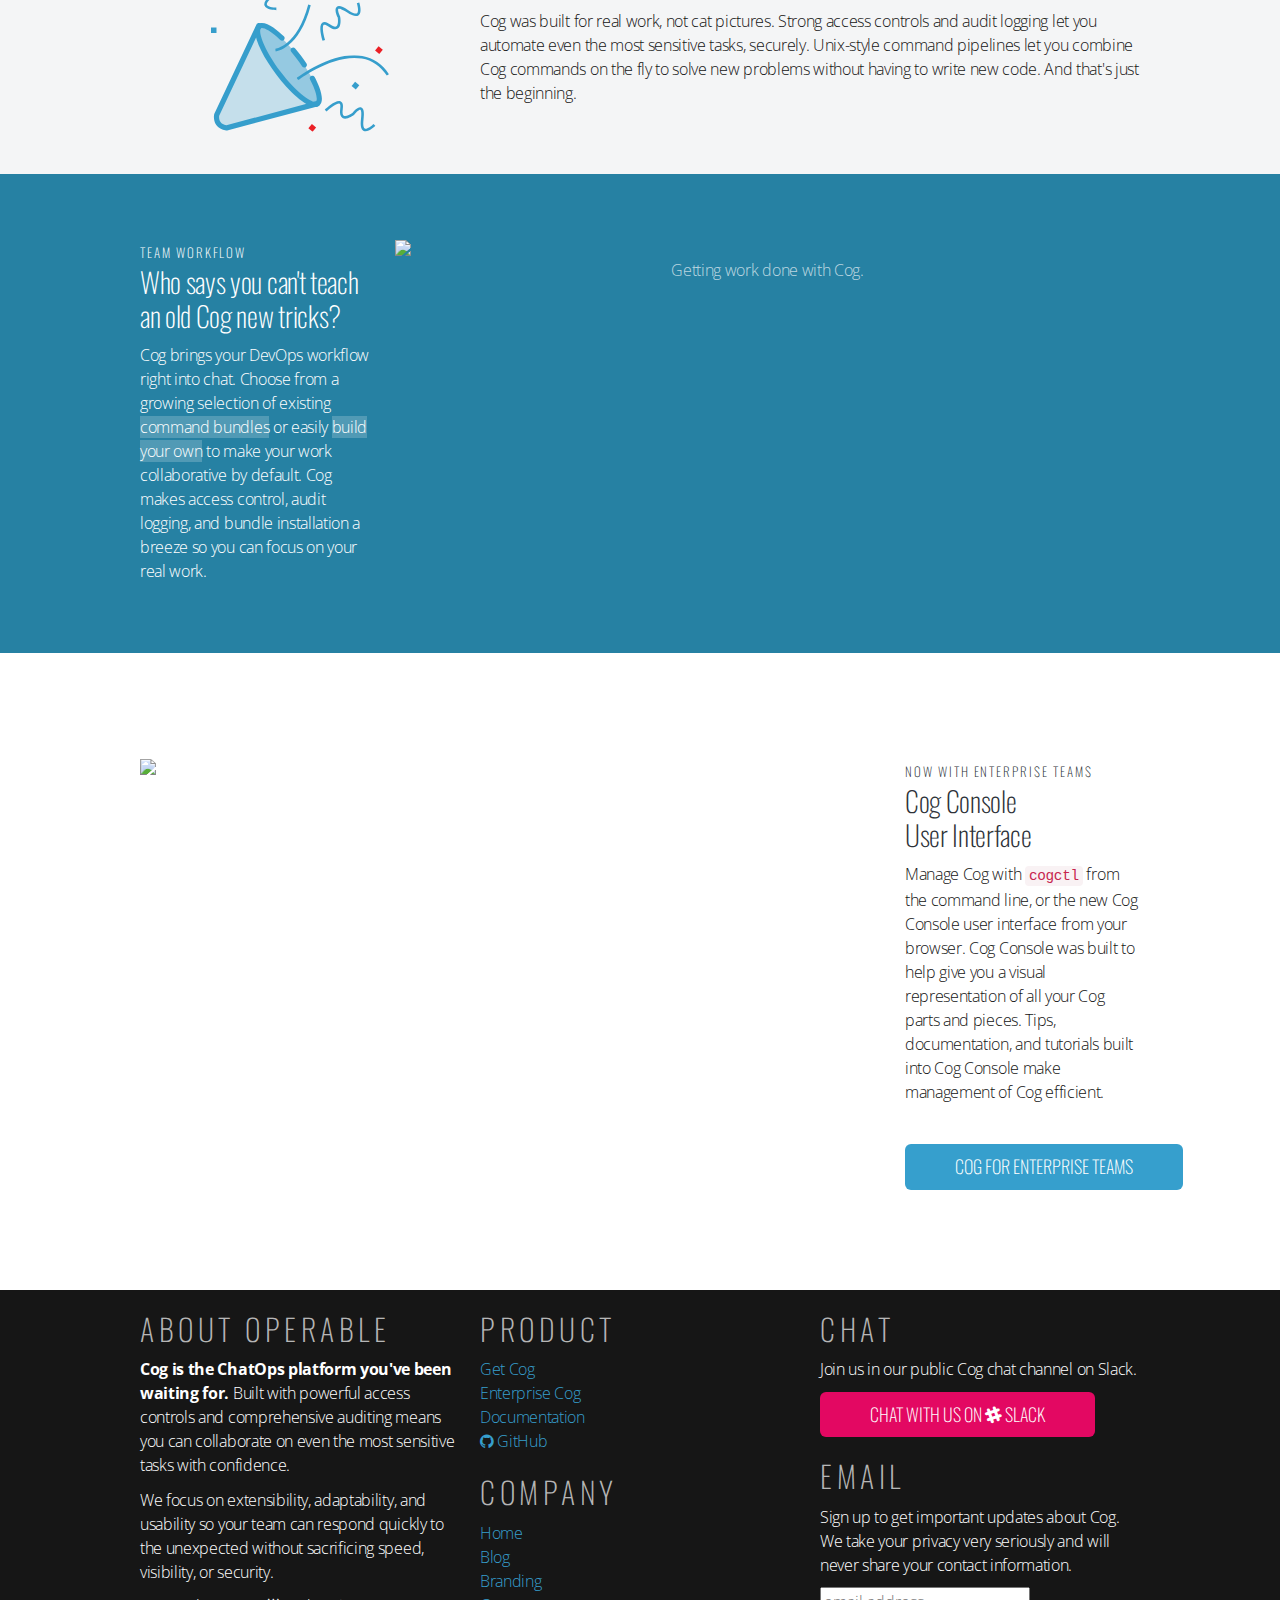
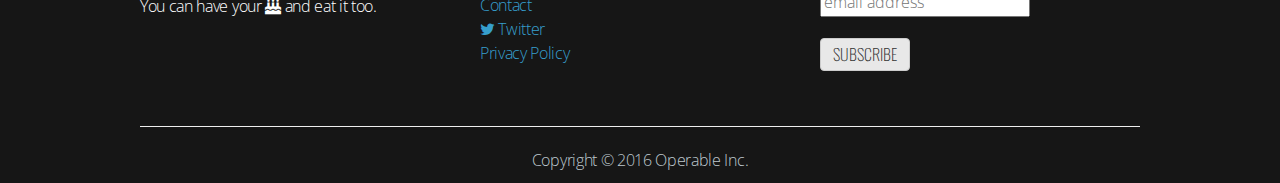
==== commit 295ea07a: "Fixed scroll issue" ====
--- a/index.html
+++ b/index.html
@@ -5,7 +5,7 @@
   <meta http-equiv="X-UA-Compatible" content="IE=edge">
   <meta name="viewport" content="width=device-width, initial-scale=1">
   <meta name="description" content="Operable, makers of Cog, the ChatOps platform you've been looking for.">
-  <meta name="abstract" content="Cog is the ChatOps chatbot you've been looking for. Bring your CLI into and work collaboratively with your team with Cog.">
+  <meta name="abstract" content="Operable, makers of Cog, the ChatOps platform you've been looking for.">
   <meta name="keywords" content="Operable, devops, chatops, chatbot, slackbot, Cog">
   <meta name="author" content="Operable, Inc.">
   <link rel="apple-touch-icon" sizes="180x180" href="/apple-touch-icon.png">
@@ -25,7 +25,11 @@
   <link rel="stylesheet" href="https://maxcdn.bootstrapcdn.com/font-awesome/4.5.0/css/font-awesome.min.css">
   <link href="assets/css/toolkit-startup.css" rel="stylesheet">
   <link href="assets/css/application-startup.css" rel="stylesheet">
+  <link href="assets/css/application-minimal.css" rel="stylesheet">
   <link href="assets/css/operable.css" rel="stylesheet">
+
+  <!-- Mailchimp -->
+  <link href="//cdn-images.mailchimp.com/embedcode/slim-10_7.css" rel="stylesheet" type="text/css">
   <!-- Google Analytics
   –––––––––––––––––––––––––––––––––––––––––––––––––– -->
   <script>
@@ -36,169 +40,356 @@
 
   ga('create', 'UA-73327436-1', 'auto');
   ga('send', 'pageview');
-
   </script>
 
-  <style>
-  /* note: this is a hack for ios iframe for bootstrap themes shopify page */
-  /* this chunk of css is not part of the toolkit :) */
-  /* …curses ios, etc… */
-  @media (max-width: 768px) and (-webkit-min-device-pixel-ratio: 2) {
-    body {
-      width: 1px;
-      min-width: 100%;
-      *width: 100%;
-    }
-    #stage {
-      height: 1px;
-      overflow: auto;
-      min-height: 100vh;
-      -webkit-overflow-scrolling: touch;
-    }
+  <!-- Google Tag Manager -->
+  <script>(function(w,d,s,l,i){w[l]=w[l]||[];w[l].push({'gtm.start':
+  new Date().getTime(),event:'gtm.js'});var f=d.getElementsByTagName(s)[0],
+  j=d.createElement(s),dl=l!='dataLayer'?'&l='+l:'';j.async=true;j.src=
+  'https://www.googletagmanager.com/gtm.js?id='+i+dl;f.parentNode.insertBefore(j,f);
+})(window,document,'script','dataLayer','GTM-PW4NG2');</script>
+<!-- End Google Tag Manager -->
+
+<script>
+/**
+* Google Event Tracking : https://support.google.com/analytics/answer/1136920?hl=en
+*/
+var trackOutboundLink = function(url) {
+  ga('send', 'event', 'outbound', 'click', url, {
+    'transport': 'beacon',
+    'hitCallback': function(){document.location = url;}
+  });
+}
+</script>
+
+<style>
+/* note: this is a hack for ios iframe for bootstrap themes shopify page */
+/* this chunk of css is not part of the toolkit :) */
+/* …curses ios, etc… */
+@media (max-width: 768px) and (-webkit-min-device-pixel-ratio: 2) {
+  body {
+    width: 1px;
+    min-width: 100%;
+    *width: 100%;
   }
-  </style>
+  #stage {
+    height: 1px;
+    overflow: auto;
+    min-height: 100vh;
+    -webkit-overflow-scrolling: touch;
+  }
+}
+</style>
 </head>
-
-
 <body>
-
-  <!--NAVIGATION START-->
-  <!--NAVIGATION MOBILE START-->
-  <div class="stage-shelf stage-shelf-right hidden" id="sidebar">
-    <ul class="nav nav-bordered nav-stacked">
-      <li class="nav-header">Cog for ChatOps</li>
-      <li>
-        <a href="index.html">Home</a>
-      </li>
-      <li>
-        <a href="http://cog-book.operable.io">Docs</a>
-      </li>
-      <li>
-        <a href="http://blog.operable.io">Blog</a>
-      </li>
-      <li>
-        <a href="http://www.github.com/operable">GitHub</button></a>
-      </li>
-      <li class="nav-divider"></li>
-      <li class="nav-header">Chat</li>
-      <li>
-        <a href="http://slack.operable.io/">Chat on Slack</a>
-      </li>
-    </ul>
-  </div>
-  <!--NAVIGATION MOBILE END-->
-
-  <!--NAVIGATION WEB HEAD START-->
-  <div class="stage" id="stage">
-
-    <div class="block app-header">
-
-
-      <nav class="navbar-default navbar-fixed-top navbar-padded app-navbar p-t-md">
-        <div class="container">
-          <div class="navbar-header">
-            <button type="button" class="navbar-toggle collapsed p-x-0"
-            data-target="#stage" data-toggle="stage" data-distance="-250">
-            <span class="sr-only">Toggle navigation</span>
-            <span class="icon-bar"></span>
-            <span class="icon-bar"></span>
-            <span class="icon-bar"></span>
-          </button>
-          <a class="navbar-brand" href="index.html">
-            <img class="tall" src="assets/img/logobb.png">
-          </a>
-        </div>
-        <div class="navbar-collapse collapse text-uppercase">
-          <ul class="nav navbar-nav navbar-right">
-            <li>
-              <a href="index.html" class="active">Home</a>
-            </li>
-            <li>
-              <a href="http://cog-book.operable.io">Docs</a>
-            </li>
-            <li>
-              <a href="http://blog.operable.io">Blog</a>
-            </li>
-            <li>
-              <a href="http://slack.operable.io/">Chat on Slack</a>
-            </li>
-          </ul>
-        </div><!--/.nav-collapse -->
-      </div>
-    </nav>
-    <!--NAVIGATION WEB HEAD END-->
-
-    <!--NAVIGATION END-->
-
-    <!-- CONTENT BEGINNING -->
-    <div class="block-secondary p-b-md">
-      <div class="container">
-        <div class="row">
-          <div class="col-lg-6 col-sm-6">
-            <img class="wide" src="assets/img/cog_peek.svg">
-          </div>
-          <div class="col-lg-6 col-sm-6">
-            <h1 class="introcopy crumb">Cog</h1>
-            <h3 class="text-info">Built for ChatOps.</h3>
-            <p>Use Cog to manage your infrastructure, support peer learning, and conduct collaborative research at the same time, right from chat. Cog is easy to install and simple to operate while remaining powerful enough to handle complex workflows.</p>
-            <a href="https://github.com/operable/cog"><button class="btn btn-primary btn-lg text-uppercase">Cog on GitHub</button></a>
-            <hr>
-            <p>Already have ChatOps practices and want to give Cog a try?<br><a href="https://cog-book.operable.io/sections/installation_guide.html">Cog's Installation Guide</a>
-            </p>
-          </div>
-        </div>
-      </div>
+  <!-- Google Tag Manager (noscript) -->
+  <noscript><iframe src="https://www.googletagmanager.com/ns.html?id=GTM-PW4NG2"
+    height="0" width="0" style="display:none;visibility:hidden"></iframe></noscript>
+    <!-- End Google Tag Manager (noscript) -->
+
+    <!--NAVIGATION START-->
+    <!--NAVIGATION MOBILE START-->
+    <div class="stage-shelf stage-shelf-right hidden" id="sidebar">
+      <ul class="nav nav-bordered nav-stacked">
+        <li class="nav-header">Operable</li>
+        <li>
+          <a href="index.html">Home</a>
+        </li>
+        <li>
+          <a href="cog.html" class="active">Get Cog</a>
+        </li>
+        <li>
+          <a href="enterprise.html">Enterprise</a>
+        </li>
+        <li>
+          <a href="http://cog-book.operable.io">Docs</a>
+        </li>
+        <li>
+          <a href="http://blog.operable.io">Blog</a>
+        </li>
+        <li>
+          <a href="http://www.github.com/operable">GitHub</button></a>
+        </li>
+        <li>
+          <a href="branding.html">Branding</a>
+        </li>
+        <li class="nav-divider"></li>
+        <li class="nav-header">Communication</li>
+        <li>
+          <a href="http://slack.operable.io/">Slack</a>
+        </li>
+        <li>
+          <a href="http://twitter.com/operableinc">Twitter</a>
+        </li>
+        <li>
+          <a href="mailto:info@operable.io">Contact</a>
+        </li>
+        <li>
+          <a href="http://eepurl.com/b6TBMj">Newsletter Sign Up</a>
+        </li>
+      </ul>
     </div>
-
-    <div class="block-secondary p-b-md">
-      <div class="container">
-        <div class="row">
-          <div class="col-lg-6 col-sm-6 gray">
-            <h3 class="text-center"><a href="http://bundles.operable.io">Bundle Warehouse</h3></a>
-            <p>Command Bundles make Cog go. Download, install, or search for bundles in the community Bundle Warehouse. </p>
-          </div>
-          <div class="col-lg-6 col-sm-6 gray2">
-            <h3 class="text-center"><a href="http://cog-book.operable.io">The Cog Book</a></h3></a>
-            <p>Cog's documentation in one place. Learn about Cog's architecture, Command Bundles, and our motivation behind Cog.</p>
-          </div>
-        </div>
-      </div>
-    </div>
-      </div>
-<!--NAVIGATION DIV END-->
-<!-- CONTENT END -->
-
-
-<!-- FOOTER -->
-      <div class="block-secondary block-footer">
+    <!--NAVIGATION MOBILE END-->
+
+    <!--NAVIGATION WEB HEAD START-->
+    <div class="stage" id="stage">
+
+      <div class="block app-header">
+
+
+        <nav class="navbar-default navbar-fixed-top navbar-padded app-navbar p-t-md">
+          <div class="container">
+            <div class="navbar-header">
+              <button type="button" class="navbar-toggle collapsed p-x-0"
+              data-target="#stage" data-toggle="stage" data-distance="-250">
+              <span class="sr-only">Toggle navigation</span>
+              <span class="icon-bar"></span>
+              <span class="icon-bar"></span>
+              <span class="icon-bar"></span>
+            </button>
+            <a class="navbar-brand" href="index.html">
+              <img class="tall" src="assets/img/logobb.png">
+            </a>
+          </div>
+          <div class="navbar-collapse collapse text-uppercase">
+            <ul class="nav navbar-nav navbar-right">
+              <li>
+                <a href="cog.html" class="active">Get Cog</a>
+              </li>
+              <li>
+                <a href="enterprise.html">Enterprise</a>
+              </li>
+              <li>
+                <a href="http://cog-book.operable.io">Docs</a>
+              </li>
+              <li>
+                <a href="http://blog.operable.io">Blog</a>
+              </li>
+              <li>
+                <a href="mailto:info@operable.io">Contact</a>
+              </li>
+            </ul>
+          </div><!--/.nav-collapse -->
+        </div>
+      </nav>
+      <!--NAVIGATION WEB HEAD END-->
+      <!--NAVIGATION END-->
+      <!--CONTENT START-->
+      <!-- COG INTRODUCTION -->
+      <div class="block-secondary">
         <div class="container">
           <div class="row">
-            <div class="col-sm-8 m-b-md">
-              <h3 class="text-uppercase footer">About Cog</h3>
-              <p><strong>Cog is the ChatOps platform you've been waiting for.</strong> Built with powerful access controls and comprehensive auditing means you can collaborate on even the most sensitive tasks with confidence.</p>
-              <p>Cog was built with a focus on extensibility, adaptability, and usability so your team can respond quickly to the unexpected without sacrificing speed, visibility, or security.<p>
-                <p>You can have your <a href="https://twitter.com/hashtag/chatops">#chatops</a> <i class="fa fa-birthday-cake" aria-hidden="true" title="Mmmm...cake"></i> and eat it too.</p>
-              </div>
+            <div class="col-lg-6 m-t-md">
+              <h1 class="introcopy"><span id="herogray">ChatOps</span><br><span id="herored">+</span>Cog<hr class="equation"><span id="herodarkblue">Continuous<br> Devops<span></h1>
+                <div class="text-right"><a href="https://cog-book.operable.io/sections/installation_guide.html" onclick="trackOutboundLink('https://cog-book.operable.io/sections/installation_guide.html'); return false;"><button class="btn btn-default btn-lg">Installation Guide</button></a>
+                  <a href="enterprise.html"><button class="btn btn-primary btn-lg">Enterprise Teams</button></a>
+                </div>
+              </div>
+              <div class="col-sm-6 text-xs-center text-sm-left">
+                <img src="assets/img/monitoring500.svg" class="wide p-b-md";>
+              </div>
+            </div>
+          </div>
+        </div>
+
+      </div>
+      <!-- COG INTRODUCTION -->
+
+
+      <!-- FEATURED NEWS -->
+      <div class="block-secondary gray p-t-md">
+        <div class="container">
+          <div class="row">
+            <div class="col-sm-6">
+              <ul class="featured-list">
+                <li class="m-b-sm">
+                  <div class="featured-list-icon text-primary">
+                    <img class="fifty" src="assets/img/kickstarter_square.png" alt="Kickstarter!" title="Kickstarter is awesome BTW.">
+                  </div>
+                  <h2 class="love">Ops at Kickstarter</h2>
+                  <p class="featured-list-icon-text">
+                    Read about how Operable helped the operations team at Kickstarter manage their <a href="http://bit.ly/Blog_Kickstarter-Cog" onclick="trackOutboundLink('http://bit.ly/Blog_Kickstarter-Cog'); return false;" class="">AWS Cloudformation</a> workflows with Cog.
+                    Also, check out what they did with Hashicorp's <a href="http://bit.ly/2hvMiT1" onclick="trackOutboundLink('http://bit.ly/2hvMiT1'); return false;" class="">Console</a>.
+                  </p>
+                </li>
+              </ul>
+            </div>
+            <div class="col-sm-6">
+              <ul class="featured-list">
+                <li class="m-b-sm">
+                  <div class="featured-list-icon text-primary">
+                    <font color="gold"><i class="fa fa-star" aria-hidden="true"></i></font>
+                  </div>
+                  <h2 class="love">Community Allstars</h2>
+                  <p class="featured-list-icon-text">
+                    Our community is amazing! Check out some of the <a href="http://bit.ly/2kxMpCu" class="">interviews</a> we've done with community members and the Operable team. Join the conversation over in Cog's<a href="slack.operable.io" class=""> Slack channel</a>.
+                  </p>
+                </li>
+              </ul>
+            </div>
+            <hr>
+            <div class="col-sm-12">
+              <h2 class="love text-center">In the Command Bundle Warehouse</h2>
+              <div class="col-sm-3">
+                <a href="https://bundles.operable.io/bundles/pagerduty/latest" target="_blank"><img class="displayed fade2" src="assets/img/pagerduty.png" alt="PagerDuty Bundle" title="PagerDuty Bundle"></a>
+              </div>
+              <div class="col-sm-3">
+                <a href="https://bundles.operable.io/bundles/statuspage/latest" target="_blank"><img class="displayed fade2" src="assets/img/statuspage.png" alt="StatusPage Bundle" title="StatusPage Bundle"></a>
+              </div>
+              <div class="col-sm-3">
+                <a href="https://bundles.operable.io/bundles/ec2/latest" target="_blank"><img class="displayed fade2" src="assets/img/aws.png" alt="Amazon ec2 Bundle" title="Amazon ec2 Bundle"></a>
+              </div>
+              <div class="col-sm-3">
+                <a href="https://bundles.operable.io/bundles/heroku/latest" target="_blank"><img class="displayed fade2" src="assets/img/heroku.png" alt="Heroku Bundle" title="Heroku Bundle"></a>
+              </div>
+            </div>
+          </div>
+        </div>
+      </div>
+      <!-- FEATURED NEWS -->
+      <!--STORIES-->
+      <div class="block-secondary p-t-md gray3">
+        <div class="container">
+          <div class="row">
+            <div class="col-xs-10 col-xs-offset-1 col-sm-8 col-sm-offset-2 col-lg-6 col-lg-offset-3 text-center">
+              <h6 class="text-muted text-uppercase">Work before meows</h6>
+              <h2  class="m-t-0 m-b">"Cog was built for real work, not <span title="CAN HAZ ENTERPRISE-GRADE CHATBOT?">cat<span> pictures."</h2>
+                <hr class="alert-dark">
+              </div>
+            </div>
+            <div class="row p-t-md p-b-md text-center">
+              <div class="col-sm-4"><img src="assets/img/icons/server_error.svg" alt="Website server error icon" title="Everything is fine..."></div>
+              <div class="col-lg-8 text-left"><h3>Deployment is step one</h3>
+                <p>DevOps shouldn't stop when your application gets deployed. ChatOps helps you automate all of your workflow so that you can use the same tools to solve problems that you use to develop and deploy your applications and infrastructure every day. And with Cog, it's easy to build new workflows using whatever programming language you want.</p>
+              </div>
+            </div>
+          </div>
+        </div>
+        <div class="block-secondary gray2">
+          <div class="container text-center">
+            <div class="row p-t-md p-b-md">
+              <div class="col-sm-4"><img src="assets/img/icons/pager.svg" atl="Pager icon" title="Coggy, Coggy, who can I turn to?"></div>
+              <div class="col-lg-8 text-left"><h3>It's dangerous to go alone...</h3>
+                <p>Leave the heroines and heroes to the comic books; DevOps is all about teamwork. ChatOps makes your work visible and collaboration effortless. Product managers can see when a new build is deployed, your support team can see when you have a production problem, and your engineering team can see the steps you're taking to troubleshoot. Not only can your team view what's going on, they can actively participate in the solution, design, or management. All of this in the same chat window you already use to collaborate every day.</p>
+              </div>
+            </div>
+          </div>
+        </div>
+        <div class="block-secondary gray">
+          <div class="container text-center">
+            <div class="row p-t-md p-b-md">
+              <div class="col-sm-4"><img src="assets/img/icons/celebrate.svg" alt="Celebration icon" title="Celebrate good times, come on!"></div>
+              <div class="col-lg-8 text-left"><h3>Victory!</h3>
+                <p>Cog was built for real work, not cat pictures. Strong access controls and audit logging let you automate even the most sensitive tasks, securely. Unix-style command pipelines let you combine Cog commands on the fly to solve new problems without having to write new code. And that's just the beginning.</p>
+              </div>
+            </div>
+          </div>
+        </div>
+        <!--STORIES-->
+        <!--TEAM COLLABORATION-->
+        <div class="block-secondary p-t-lg p-b-lg block-inverse">
+          <div class="container">
+            <div class="row">
+              <div class="col-sm-3">
+                <h6 class="text-uppercase">Team Workflow</h6>
+                <h3 class="m-t-0">Who says you can't teach an old Cog new tricks?</h3>
+                <p>Cog brings your DevOps workflow right into chat. Choose from a growing selection of existing <a href="https://bundles.operable.io/" onclick="trackOutboundLink('https://bundles.operable.io/'); return false;" class="inverse">command bundles</a> or easily <a href="https://cog-book.operable.io/#_writing_a_command_bundle" onclick="trackOutboundLink('https://cog-book.operable.io/#_writing_a_command_bundle'); return false;" class="inverse">build your own</a> to make your work collaborative by default. Cog makes access control, audit logging, and bundle installation a breeze so you can focus on your real work.</p>
+              </div>
+              <div class="col-sm-9">
+                <img class="wide" src="assets/img/cog1.gif">
+                <p class="text-center text-muted">Getting work done with Cog.</p>
+              </div>
+            </div>
+          </div>
+        </div>
+        <!--TEAM COLLABORATION-->
+        <!--MANAGEMENT UI-->
+        <div class="block">
+          <div class="container">
+            <div class="row">
+              <div class="col-sm-9">
+                <img class="wide m-t-0" src="assets/img/cogconsole.png">
+              </div>
+              <div class="col-sm-3">
+                <h6 class="text-uppercase">Now with Enterprise Teams</h6>
+                <h3 class="m-t-0">Cog Console<br>User Interface</h3>
+                <p class="m-b-md">Manage Cog with <code>cogctl</code> from the command line, or the new Cog Console user interface from your browser. Cog Console was built to help give you a visual representation of all your Cog parts and pieces. Tips, documentation, and tutorials built into Cog Console make management of Cog efficient. </p>
+                <a href="enterprise.html"><button class="btn btn-primary btn-lg text-uppercase">Cog for Enterprise Teams</button></a>
+              </div>
+            </div>
+          </div>
+        </div>
+        <!--MANAGEMENT UI-->
+        <!-- CONTENT END -->
+        <!-- FOOTER -->
+        <div class="block-secondary block-footer">
+          <div class="container">
+            <div class="row">
               <div class="col-sm-4 m-b-md">
-                <h3 class="text-uppercase footer">Documentation</h3>
-                <ul class="list-unstyled">
-                  <li><a href="https://cog-book.operable.io/sections/installation_guide.html">Installation Guide</a></li>
-                  <li><a href="https://cog-book.operable.io/sections/writing_a_command_bundle.html">Writing a Bundle of Commands</a></li>
-                  <li><a href="http://cog-book.operable.io">General Documentation</a></li>
-                  <h3 class="text-uppercase footer">Chat</h3>
-                  <p>Join the community Cog's public chat channel on Slack.</p>
-                  <a href="http://slack.operable.io/"><button class="btn btn-slack btn-lg btn-borderless text-uppercase">Chat on <i class="fa fa-slack" aria-hidden="true"></i> Slack</button></a>
-                </ul>
+                <h3 class="text-uppercase footer">About Operable</h3>
+                <p><strong>Cog is the ChatOps platform you've been waiting for.</strong> Built with powerful access controls and comprehensive auditing means you can collaborate on even the most sensitive tasks with confidence.</p>
+                <p>We focus on extensibility, adaptability, and usability so your team can respond quickly to the unexpected without sacrificing speed, visibility, or security.<p>
+                  <p>You can have your <i class="fa fa-birthday-cake" aria-hidden="true" title="Mmmm...cake"></i> and eat it too.</p>
+                </div>
+                <div class="col-sm-4 m-b-md">
+                  <h3 class="text-uppercase footer">Product</h3>
+                  <ul class="list-unstyled">
+                    <li><a href="cog.html">Get Cog</a></li>
+                    <li><a href="enterprise.html">Enterprise Cog</a></li>
+                    <li><a href="http://cog-book.operable.io">Documentation</a></li>
+                    <li><a href="http://www.github.com/operable"><i class="fa fa-github" aria-hidden="true"></i> GitHub</a></li>
+                  </ul>
+                  <h3 class="text-uppercase footer">Company</h3>
+                  <ul class="list-unstyled">
+                    <li><a href="index.html">Home</a></li>
+                    <li><a href="http://blog.operable.io">Blog</a></li>
+                    <li><a href="branding.html">Branding</a></li>
+                    <li><a href="mailto:info@operable.io">Contact</a></li>
+                    <li><a href="http://twitter.com/operableinc"><i class="fa fa-twitter" aria-hidden="true"></i> Twitter</a></li>
+                    <li><a href="https://www.iubenda.com/privacy-policy/7789404">Privacy Policy</a></li>
+                    <ul>
+                    </div>
+                    <div class="col-sm-4 m-b-md">
+                      <h3 class="text-uppercase footer">Chat</h3>
+                      <p>Join us in our public Cog chat channel on Slack.
+                      </p>
+                      <a href="http://slack.operable.io/"><button class="btn btn-slack btn-lg btn-borderless text-uppercase">Chat with us on <i class="fa fa-slack" aria-hidden="true"></i> Slack</button></a>
+                      <h3 class="text-uppercase footer">Email</h3>
+                      <p>Sign up to get important updates about Cog. We take your privacy very seriously and will never share your contact information.
+                      </p>
+                      <div id="mc_embed_signup">
+                        <form action="//operable.us10.list-manage.com/subscribe/post?u=476dad5ee4509929cf7b6f956&amp;id=ccc5ff6410" method="post" id="mc-embedded-subscribe-form" name="mc-embedded-subscribe-form" class="validate" target="_blank" novalidate>
+                          <div id="mc_embed_signup_scroll">
+                            <p><input type="email" value="" name="EMAIL" class="email" id="mce-EMAIL" placeholder="email address" required></p>
+                            <!-- real people should not fill this in and expect good things - do not remove this or risk form bot signups-->
+                            <div style="position: absolute; left: -5000px;" aria-hidden="true"><input type="text" name="b_476dad5ee4509929cf7b6f956_ccc5ff6410" tabindex="-1" value=""></div>
+                            <div class="clear"><input type="submit" value="Subscribe" class="btn btn-default" name="subscribe" id="mc-embedded-subscribe" class="button"></div>
+                          </div>
+                        </form>
+                      </div>
+                    </div>
                   </div>
+                  <hr>
+                  <p class="text-muted text-xs-center">Copyright &#169 2016 Operable Inc.</p>
                 </div>
-                <hr>
-                <p class="text-xs-center">Built with <span color="red"><i class="fa fa-heart" aria-hidden="true"></i></span> by the community and team at Operable.</p>
-              </div>
-            </div>
-<!-- FOOTER END-->
-          </div>
-          <script src="assets/js/jquery.min.js"></script>
-          <script src="assets/js/toolkit.js"></script>
-          <script src="assets/js/application.js"></script>
-        </body>
-        </html>
+              </div>
+              <!-- FOOTER END-->
+            </div>
+            <script src="assets/js/jquery.min.js"></script>
+            <script src="assets/js/toolkit.js"></script>
+            <script src="assets/js/application.js"></script>
+            <script type="application/ld+json">
+            {
+              "@context": "http://schema.org",
+              "@type": "Organization",
+              "name": "Operable, Inc.",
+              "url": "https://www.operable.io",
+              "logo": "https://operable.io/assets/img/logobb.png",
+              "sameAs": [
+                "https://github.com/operableinc",
+                "https://twitter.com/operable",
+              ]
+            }
+            </script>
+          </body>
+          </html>
--- a/assets/css/application-minimal.css
+++ b/assets/css/application-minimal.css
@@ -0,0 +1,108 @@
+/*
+ * Minimal Application level overrides
+ * (things that dont make sense in a toolkit :)
+ * copyright @colossal 2015
+ */
+
+.block {
+ overflow: hidden;
+}
+
+
+/* navbar */
+.app-navbar {
+  font-size: 13px;
+  letter-spacing: .15em;
+}
+.app-navbar .navbar-brand {
+  font-size: 13px;
+}
+
+
+/* intro block */
+.app-block-intro {
+  padding-top: 20px;
+}
+.app-block-intro img {
+  width: 80%;
+  margin-bottom: -45%;
+}
+
+/* block img */
+.app-block-game img,
+.app-block-stats img {
+  width: 100%;
+}
+@media (max-width: 480px) {
+  .app-block-game-img {
+    transform: scale(1.5) !important;
+  }
+}
+
+/* stats hr */
+.app-block-stats hr {
+  width: calc(80% + 60px);
+}
+
+/* design block */
+.app-block-design > .container > .row {
+  z-index: 2;
+}
+
+.app-block-design-img {
+  margin-top: -60px;
+  margin-left: -450px;
+  float: left;
+  width: 100%;
+}
+
+@media (min-width: 768px) {
+  .app-block-design-img {
+    margin-top: -220px;
+    margin-left: 0;
+  }
+}
+
+/* footer block */
+.app-block-footer {
+  background-color: rgb(27, 28, 29);
+  color: #444;
+  color: rgba(116, 119, 123, .5);
+}
+
+
+/* transforms */
+.app-translate-15 {
+  -webkit-transform: translateY(15px);
+      -ms-transform: translateY(15px);
+          transform: translateY(15px);
+}
+.app-translate-50 {
+  -webkit-transform: translateY(50px);
+      -ms-transform: translateY(50px);
+          transform: translateY(50px);
+}
+.app-translate-5 {
+  -webkit-transform: translateY(5%);
+      -ms-transform: translateY(5%);
+          transform: translateY(5%);
+}
+.app-translate-10 {
+  -webkit-transform: translateY(10%);
+      -ms-transform: translateY(10%);
+          transform: translateY(10%);
+}
+
+
+/* brand */
+
+@media (max-width: 400px) {
+  .app-myphone-brand {
+    font-size: 46px !important;
+  }
+}
+@media (max-width: 350px) {
+  .app-myphone-brand {
+    font-size: 42px !important;
+  }
+}
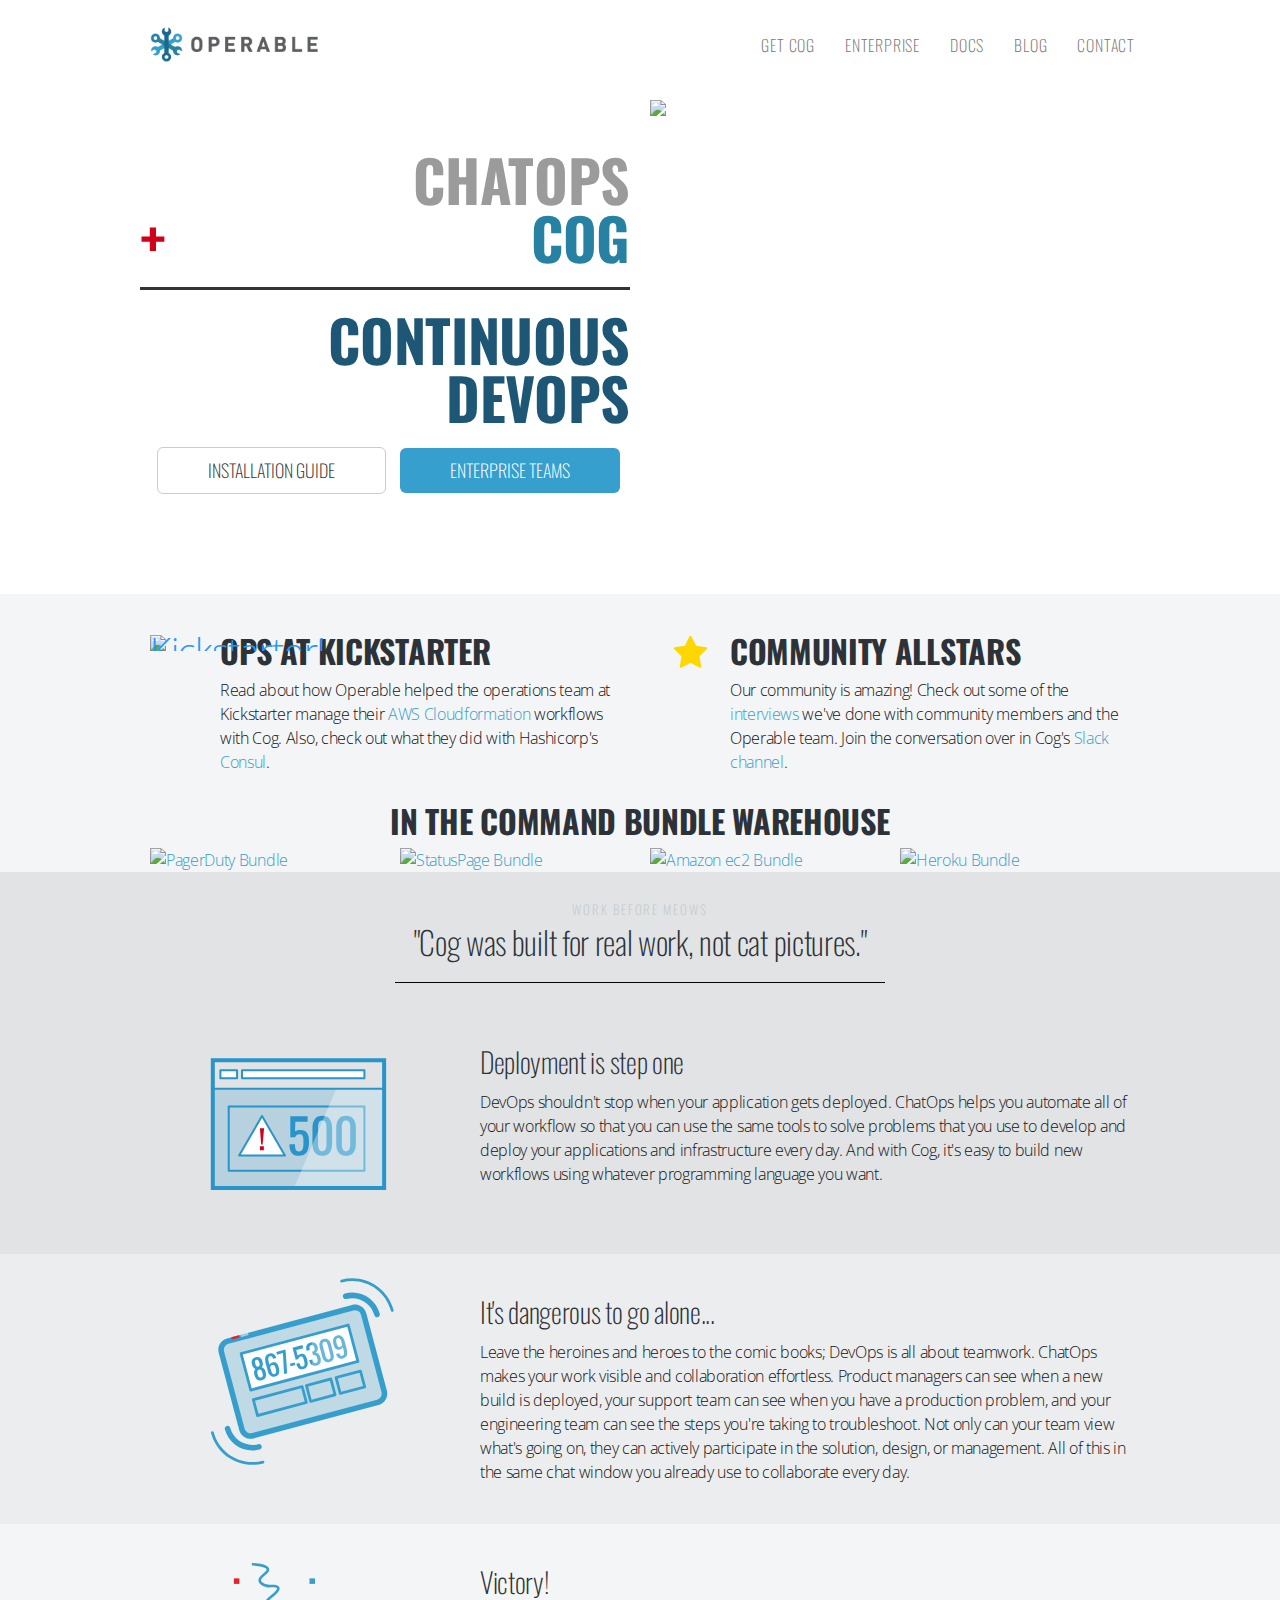
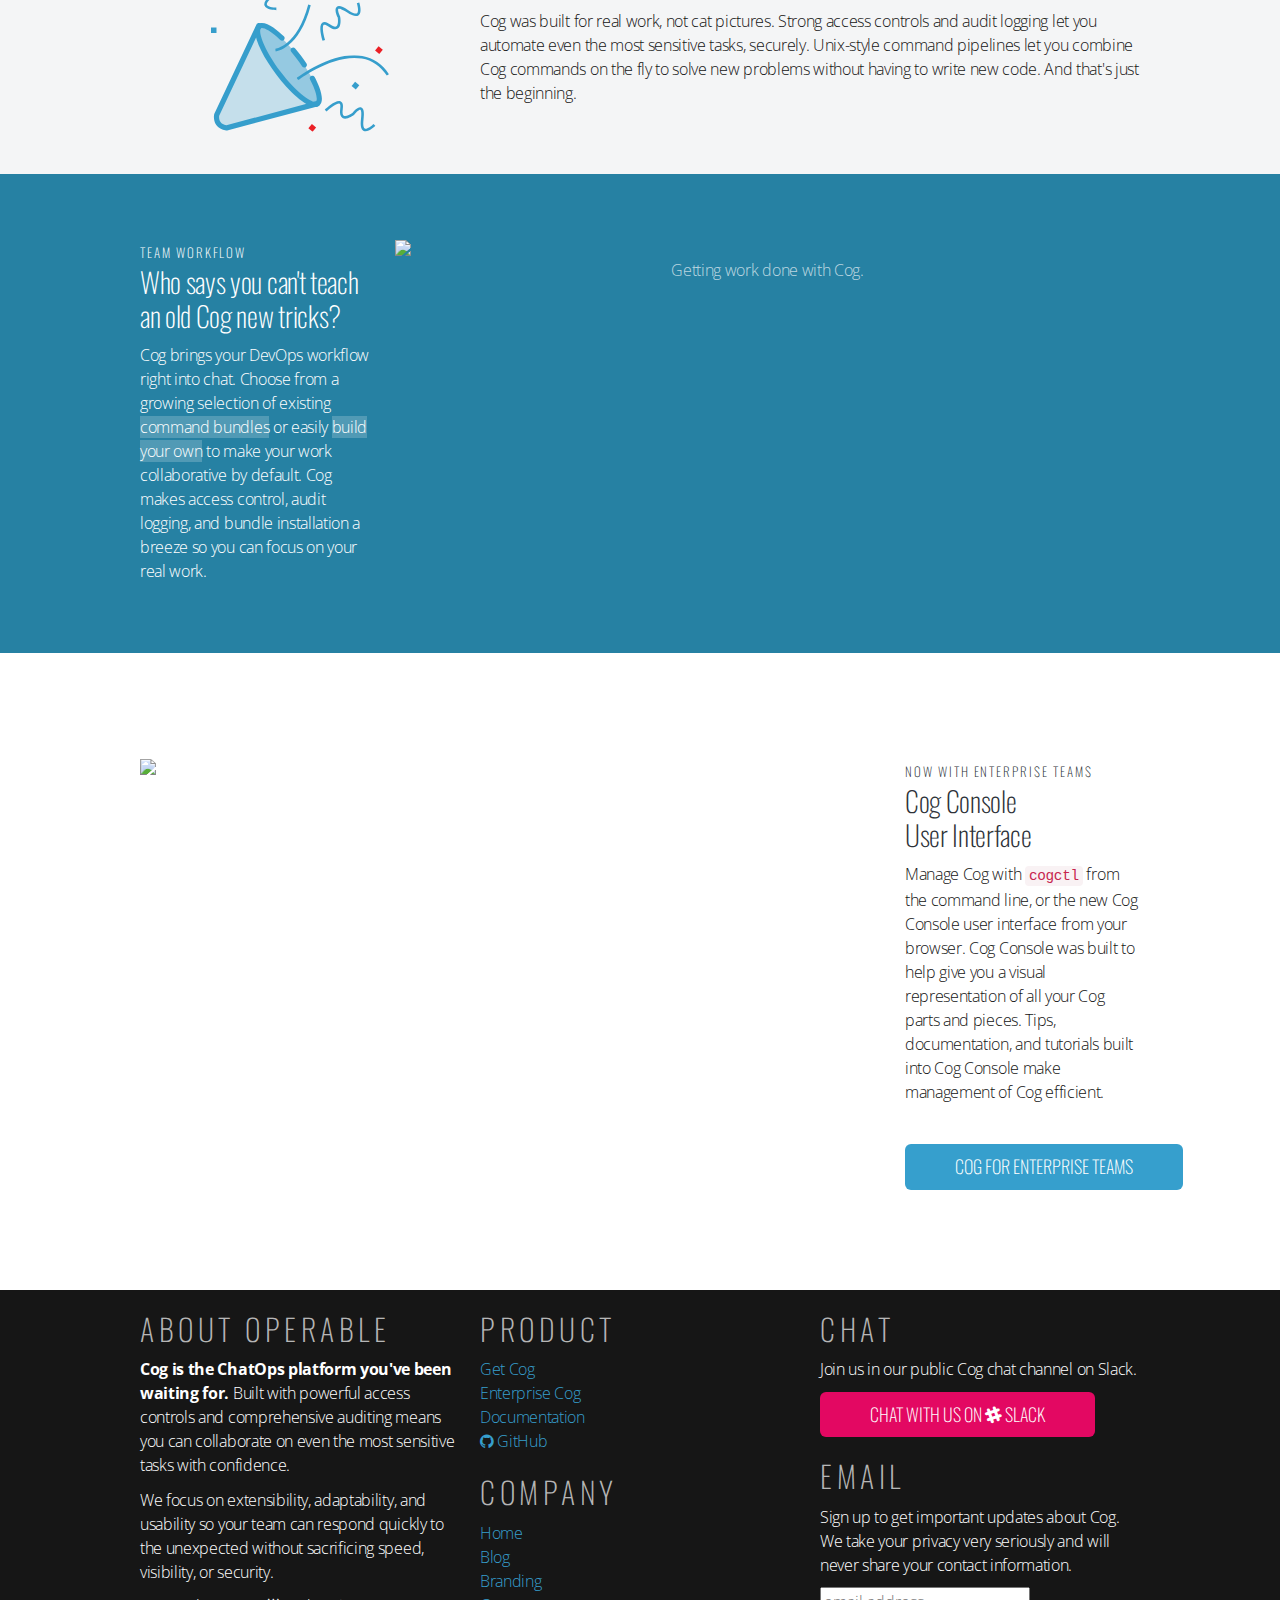
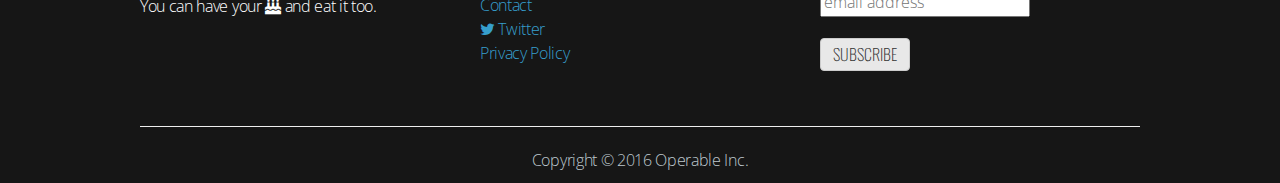
==== commit c2ada2c4: "Console -> consul (Hashicorp)" ====
--- a/index.html
+++ b/index.html
@@ -209,7 +209,7 @@
                   <h2 class="love">Ops at Kickstarter</h2>
                   <p class="featured-list-icon-text">
                     Read about how Operable helped the operations team at Kickstarter manage their <a href="http://bit.ly/Blog_Kickstarter-Cog" onclick="trackOutboundLink('http://bit.ly/Blog_Kickstarter-Cog'); return false;" class="">AWS Cloudformation</a> workflows with Cog.
-                    Also, check out what they did with Hashicorp's <a href="http://bit.ly/2hvMiT1" onclick="trackOutboundLink('http://bit.ly/2hvMiT1'); return false;" class="">Console</a>.
+                    Also, check out what they did with Hashicorp's <a href="http://bit.ly/2hvMiT1" onclick="trackOutboundLink('http://bit.ly/2hvMiT1'); return false;" class="">Consul</a>.
                   </p>
                 </li>
               </ul>
